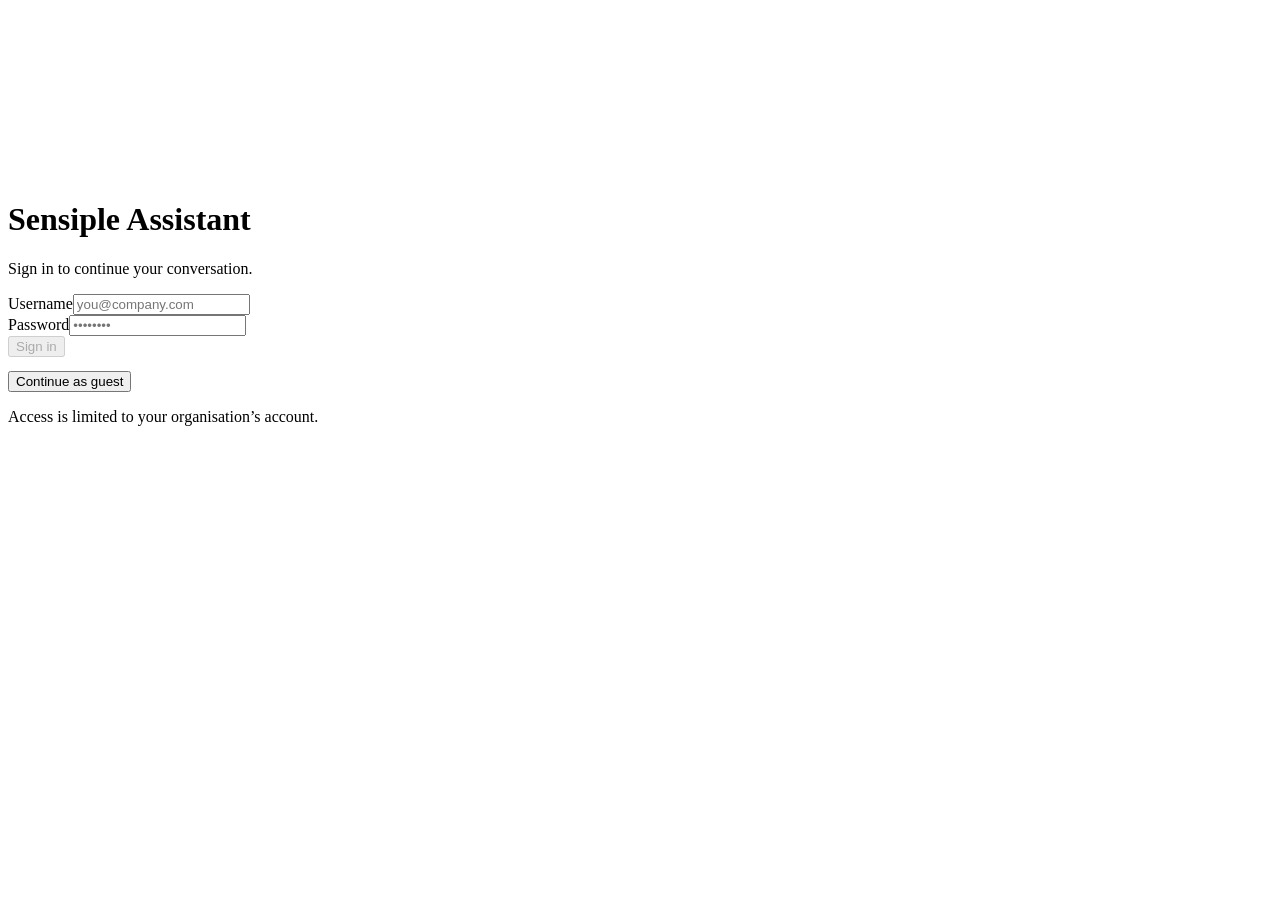
==== agent/index.html @ 9535d054 "Public static chat front end for the Sensiple AI Agent Built from the sensiple-ai-agent frontend as " ====
<!DOCTYPE html><html lang="en"><head><meta charSet="utf-8"/><meta name="viewport" content="width=device-width, initial-scale=1"/><link rel="preload" as="image" href="/aiagent/agent/sensiple-mark.png"/><link rel="stylesheet" href="/aiagent/agent/_next/static/css/16c7bd31b14d55f0.css" data-precedence="next"/><link rel="preload" as="script" fetchPriority="low" href="/aiagent/agent/_next/static/chunks/webpack-01034bcbf4fcbca2.js"/><script src="/aiagent/agent/_next/static/chunks/fd9d1056-60782db93d271710.js" async=""></script><script src="/aiagent/agent/_next/static/chunks/117-119676d300119638.js" async=""></script><script src="/aiagent/agent/_next/static/chunks/main-app-d7be2517faae4ca2.js" async=""></script><script src="/aiagent/agent/_next/static/chunks/657-eb31b1302197821d.js" async=""></script><script src="/aiagent/agent/_next/static/chunks/app/page-65a4c5833d82a322.js" async=""></script><title>Sensiple AI Agent</title><meta name="description" content="Agentic AI intelligence helper for Sensiple&#x27;s knowledge sites"/><script src="/aiagent/agent/_next/static/chunks/polyfills-42372ed130431b0a.js" noModule=""></script></head><body><div class="shell"><main class="auth"><div class="auth__stack"><div class="auth__hero"><div class="orb orb--hero " data-orb="shield" data-state="connect" aria-hidden="true"><canvas class="orb__canvas"></canvas><div class="orb__core"><img class="orb__logo" src="/aiagent/agent/sensiple-mark.png" alt=""/></div></div></div><div class="auth__card"><h1 class="auth__title">Sensiple Assistant</h1><p class="auth__sub">Sign in to continue your conversation.</p><form><div class="field"><label class="field__label" for="username">Username</label><input id="username" class="input" placeholder="you@company.com" autoComplete="username" value=""/></div><div class="field"><label class="field__label" for="password">Password</label><input id="password" class="input" type="password" placeholder="••••••••" autoComplete="current-password" value=""/></div><button type="submit" class="btn btn--primary btn--block" disabled="">Sign in</button><div class="field" style="margin-top:14px;margin-bottom:0"><button type="button" class="btn btn--ghost btn--block">Continue as guest</button></div></form></div><p class="auth__foot">Access is limited to your organisation’s account.</p></div></main></div><script src="/aiagent/agent/_next/static/chunks/webpack-01034bcbf4fcbca2.js" async=""></script><script>(self.__next_f=self.__next_f||[]).push([0]);self.__next_f.push([2,null])</script><script>self.__next_f.push([1,"1:HL[\"/aiagent/agent/_next/static/css/16c7bd31b14d55f0.css\",\"style\"]\n"])</script><script>self.__next_f.push([1,"2:I[2846,[],\"\"]\n4:I[4657,[\"657\",\"static/chunks/657-eb31b1302197821d.js\",\"931\",\"static/chunks/app/page-65a4c5833d82a322.js\"],\"default\"]\n5:I[4707,[],\"\"]\n6:I[6423,[],\"\"]\n8:I[1060,[],\"\"]\n9:[]\n0:[\"$\",\"$L2\",null,{\"buildId\":\"48kzVZ0wn8vU9r5t3vjwN\",\"assetPrefix\":\"/aiagent/agent\",\"urlParts\":[\"\",\"\"],\"initialTree\":[\"\",{\"children\":[\"__PAGE__\",{}]},\"$undefined\",\"$undefined\",true],\"initialSeedData\":[\"\",{\"children\":[\"__PAGE__\",{},[[\"$L3\",[\"$\",\"$L4\",null,{}],null],null],null]},[[[[\"$\",\"link\",\"0\",{\"rel\":\"stylesheet\",\"href\":\"/aiagent/agent/_next/static/css/16c7bd31b14d55f0.css\",\"precedence\":\"next\",\"crossOrigin\":\"$undefined\"}]],[\"$\",\"html\",null,{\"lang\":\"en\",\"children\":[\"$\",\"body\",null,{\"children\":[\"$\",\"$L5\",null,{\"parallelRouterKey\":\"children\",\"segmentPath\":[\"children\"],\"error\":\"$undefined\",\"errorStyles\":\"$undefined\",\"errorScripts\":\"$undefined\",\"template\":[\"$\",\"$L6\",null,{}],\"templateStyles\":\"$undefined\",\"templateScripts\":\"$undefined\",\"notFound\":[[\"$\",\"title\",null,{\"children\":\"404: This page could not be found.\"}],[\"$\",\"div\",null,{\"style\":{\"fontFamily\":\"system-ui,\\\"Segoe UI\\\",Roboto,Helvetica,Arial,sans-serif,\\\"Apple Color Emoji\\\",\\\"Segoe UI Emoji\\\"\",\"height\":\"100vh\",\"textAlign\":\"center\",\"display\":\"flex\",\"flexDirection\":\"column\",\"alignItems\":\"center\",\"justifyContent\":\"center\"},\"children\":[\"$\",\"div\",null,{\"children\":[[\"$\",\"style\",null,{\"dangerouslySetInnerHTML\":{\"__html\":\"body{color:#000;background:#fff;margin:0}.next-error-h1{border-right:1px solid rgba(0,0,0,.3)}@media (prefers-color-scheme:dark){body{color:#fff;background:#000}.next-error-h1{border-right:1px solid rgba(255,255,255,.3)}}\"}}],[\"$\",\"h1\",null,{\"className\":\"next-error-h1\",\"style\":{\"display\":\"inline-block\",\"margin\":\"0 20px 0 0\",\"padding\":\"0 23px 0 0\",\"fontSize\":24,\"fontWeight\":500,\"verticalAlign\":\"top\",\"lineHeight\":\"49px\"},\"children\":\"404\"}],[\"$\",\"div\",null,{\"style\":{\"display\":\"inline-block\"},\"children\":[\"$\",\"h2\",null,{\"style\":{\"fontSize\":14,\"fontWeight\":400,\"lineHeight\":\"49px\",\"margin\":0},\"children\":\"This page could not be found.\"}]}]]}]}]],\"notFoundStyles\":[]}]}]}]],"])</script><script>self.__next_f.push([1,"null],null],\"couldBeIntercepted\":false,\"initialHead\":[null,\"$L7\"],\"globalErrorComponent\":\"$8\",\"missingSlots\":\"$W9\"}]\n"])</script><script>self.__next_f.push([1,"7:[[\"$\",\"meta\",\"0\",{\"name\":\"viewport\",\"content\":\"width=device-width, initial-scale=1\"}],[\"$\",\"meta\",\"1\",{\"charSet\":\"utf-8\"}],[\"$\",\"title\",\"2\",{\"children\":\"Sensiple AI Agent\"}],[\"$\",\"meta\",\"3\",{\"name\":\"description\",\"content\":\"Agentic AI intelligence helper for Sensiple's knowledge sites\"}]]\n3:null\n"])</script></body></html>
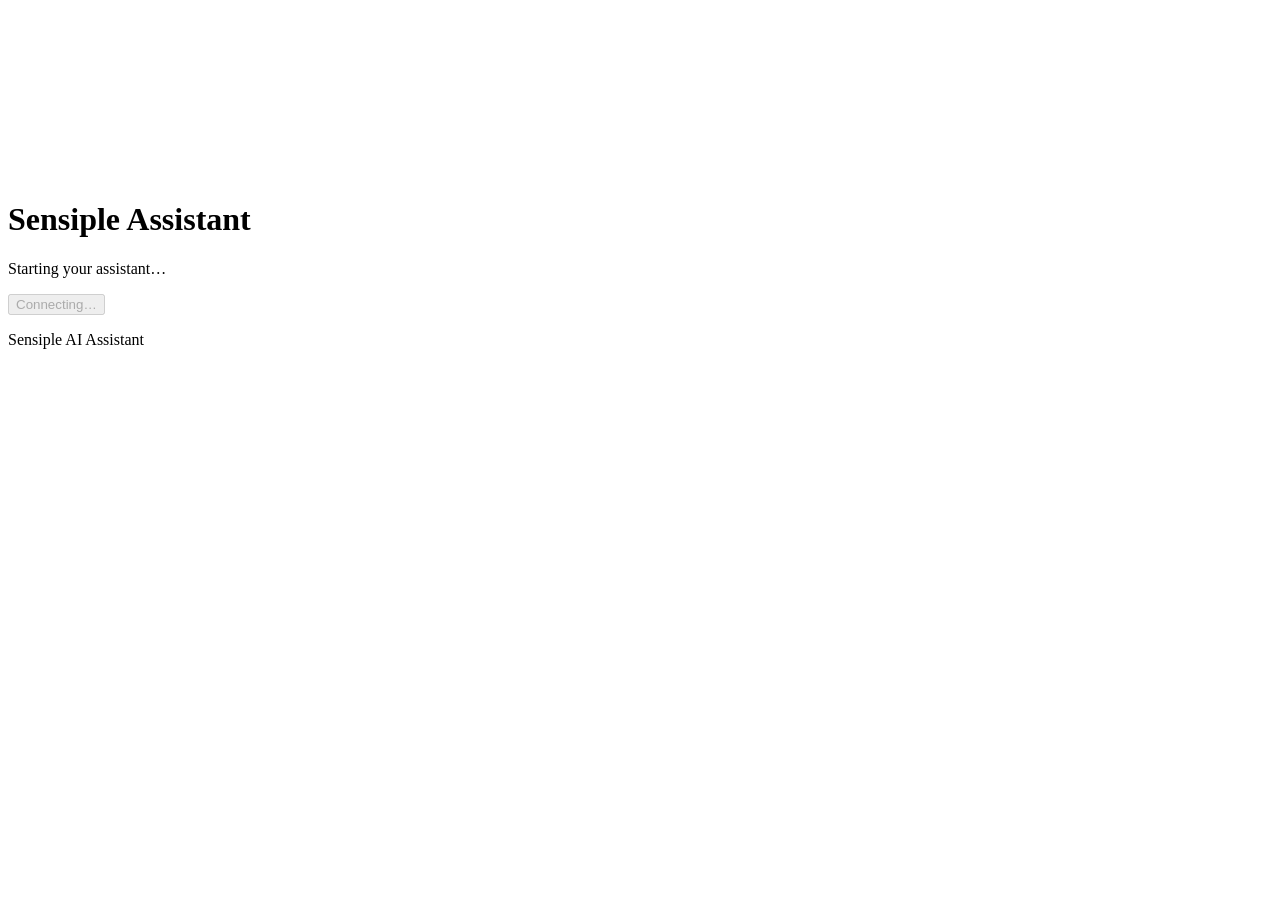
==== commit 8d641221: "Remove the credential form from the public build The public page auto-signs every visitor in as a gu" ====
--- a/agent/index.html
+++ b/agent/index.html
@@ -1 +1 @@
-<!DOCTYPE html><html lang="en"><head><meta charSet="utf-8"/><meta name="viewport" content="width=device-width, initial-scale=1"/><link rel="preload" as="image" href="/aiagent/agent/sensiple-mark.png"/><link rel="stylesheet" href="/aiagent/agent/_next/static/css/16c7bd31b14d55f0.css" data-precedence="next"/><link rel="preload" as="script" fetchPriority="low" href="/aiagent/agent/_next/static/chunks/webpack-01034bcbf4fcbca2.js"/><script src="/aiagent/agent/_next/static/chunks/fd9d1056-60782db93d271710.js" async=""></script><script src="/aiagent/agent/_next/static/chunks/117-119676d300119638.js" async=""></script><script src="/aiagent/agent/_next/static/chunks/main-app-d7be2517faae4ca2.js" async=""></script><script src="/aiagent/agent/_next/static/chunks/657-eb31b1302197821d.js" async=""></script><script src="/aiagent/agent/_next/static/chunks/app/page-65a4c5833d82a322.js" async=""></script><title>Sensiple AI Agent</title><meta name="description" content="Agentic AI intelligence helper for Sensiple&#x27;s knowledge sites"/><script src="/aiagent/agent/_next/static/chunks/polyfills-42372ed130431b0a.js" noModule=""></script></head><body><div class="shell"><main class="auth"><div class="auth__stack"><div class="auth__hero"><div class="orb orb--hero " data-orb="shield" data-state="connect" aria-hidden="true"><canvas class="orb__canvas"></canvas><div class="orb__core"><img class="orb__logo" src="/aiagent/agent/sensiple-mark.png" alt=""/></div></div></div><div class="auth__card"><h1 class="auth__title">Sensiple Assistant</h1><p class="auth__sub">Sign in to continue your conversation.</p><form><div class="field"><label class="field__label" for="username">Username</label><input id="username" class="input" placeholder="you@company.com" autoComplete="username" value=""/></div><div class="field"><label class="field__label" for="password">Password</label><input id="password" class="input" type="password" placeholder="••••••••" autoComplete="current-password" value=""/></div><button type="submit" class="btn btn--primary btn--block" disabled="">Sign in</button><div class="field" style="margin-top:14px;margin-bottom:0"><button type="button" class="btn btn--ghost btn--block">Continue as guest</button></div></form></div><p class="auth__foot">Access is limited to your organisation’s account.</p></div></main></div><script src="/aiagent/agent/_next/static/chunks/webpack-01034bcbf4fcbca2.js" async=""></script><script>(self.__next_f=self.__next_f||[]).push([0]);self.__next_f.push([2,null])</script><script>self.__next_f.push([1,"1:HL[\"/aiagent/agent/_next/static/css/16c7bd31b14d55f0.css\",\"style\"]\n"])</script><script>self.__next_f.push([1,"2:I[2846,[],\"\"]\n4:I[4657,[\"657\",\"static/chunks/657-eb31b1302197821d.js\",\"931\",\"static/chunks/app/page-65a4c5833d82a322.js\"],\"default\"]\n5:I[4707,[],\"\"]\n6:I[6423,[],\"\"]\n8:I[1060,[],\"\"]\n9:[]\n0:[\"$\",\"$L2\",null,{\"buildId\":\"48kzVZ0wn8vU9r5t3vjwN\",\"assetPrefix\":\"/aiagent/agent\",\"urlParts\":[\"\",\"\"],\"initialTree\":[\"\",{\"children\":[\"__PAGE__\",{}]},\"$undefined\",\"$undefined\",true],\"initialSeedData\":[\"\",{\"children\":[\"__PAGE__\",{},[[\"$L3\",[\"$\",\"$L4\",null,{}],null],null],null]},[[[[\"$\",\"link\",\"0\",{\"rel\":\"stylesheet\",\"href\":\"/aiagent/agent/_next/static/css/16c7bd31b14d55f0.css\",\"precedence\":\"next\",\"crossOrigin\":\"$undefined\"}]],[\"$\",\"html\",null,{\"lang\":\"en\",\"children\":[\"$\",\"body\",null,{\"children\":[\"$\",\"$L5\",null,{\"parallelRouterKey\":\"children\",\"segmentPath\":[\"children\"],\"error\":\"$undefined\",\"errorStyles\":\"$undefined\",\"errorScripts\":\"$undefined\",\"template\":[\"$\",\"$L6\",null,{}],\"templateStyles\":\"$undefined\",\"templateScripts\":\"$undefined\",\"notFound\":[[\"$\",\"title\",null,{\"children\":\"404: This page could not be found.\"}],[\"$\",\"div\",null,{\"style\":{\"fontFamily\":\"system-ui,\\\"Segoe UI\\\",Roboto,Helvetica,Arial,sans-serif,\\\"Apple Color Emoji\\\",\\\"Segoe UI Emoji\\\"\",\"height\":\"100vh\",\"textAlign\":\"center\",\"display\":\"flex\",\"flexDirection\":\"column\",\"alignItems\":\"center\",\"justifyContent\":\"center\"},\"children\":[\"$\",\"div\",null,{\"children\":[[\"$\",\"style\",null,{\"dangerouslySetInnerHTML\":{\"__html\":\"body{color:#000;background:#fff;margin:0}.next-error-h1{border-right:1px solid rgba(0,0,0,.3)}@media (prefers-color-scheme:dark){body{color:#fff;background:#000}.next-error-h1{border-right:1px solid rgba(255,255,255,.3)}}\"}}],[\"$\",\"h1\",null,{\"className\":\"next-error-h1\",\"style\":{\"display\":\"inline-block\",\"margin\":\"0 20px 0 0\",\"padding\":\"0 23px 0 0\",\"fontSize\":24,\"fontWeight\":500,\"verticalAlign\":\"top\",\"lineHeight\":\"49px\"},\"children\":\"404\"}],[\"$\",\"div\",null,{\"style\":{\"display\":\"inline-block\"},\"children\":[\"$\",\"h2\",null,{\"style\":{\"fontSize\":14,\"fontWeight\":400,\"lineHeight\":\"49px\",\"margin\":0},\"children\":\"This page could not be found.\"}]}]]}]}]],\"notFoundStyles\":[]}]}]}]],"])</script><script>self.__next_f.push([1,"null],null],\"couldBeIntercepted\":false,\"initialHead\":[null,\"$L7\"],\"globalErrorComponent\":\"$8\",\"missingSlots\":\"$W9\"}]\n"])</script><script>self.__next_f.push([1,"7:[[\"$\",\"meta\",\"0\",{\"name\":\"viewport\",\"content\":\"width=device-width, initial-scale=1\"}],[\"$\",\"meta\",\"1\",{\"charSet\":\"utf-8\"}],[\"$\",\"title\",\"2\",{\"children\":\"Sensiple AI Agent\"}],[\"$\",\"meta\",\"3\",{\"name\":\"description\",\"content\":\"Agentic AI intelligence helper for Sensiple's knowledge sites\"}]]\n3:null\n"])</script></body></html>+<!DOCTYPE html><html lang="en"><head><meta charSet="utf-8"/><meta name="viewport" content="width=device-width, initial-scale=1"/><link rel="preload" as="image" href="/aiagent/agent/sensiple-mark.png"/><link rel="stylesheet" href="/aiagent/agent/_next/static/css/16c7bd31b14d55f0.css" data-precedence="next"/><link rel="preload" as="script" fetchPriority="low" href="/aiagent/agent/_next/static/chunks/webpack-01034bcbf4fcbca2.js"/><script src="/aiagent/agent/_next/static/chunks/fd9d1056-60782db93d271710.js" async=""></script><script src="/aiagent/agent/_next/static/chunks/117-119676d300119638.js" async=""></script><script src="/aiagent/agent/_next/static/chunks/main-app-d7be2517faae4ca2.js" async=""></script><script src="/aiagent/agent/_next/static/chunks/657-4533d76fee652043.js" async=""></script><script src="/aiagent/agent/_next/static/chunks/app/page-65a4c5833d82a322.js" async=""></script><title>Sensiple AI Agent</title><meta name="description" content="Agentic AI intelligence helper for Sensiple&#x27;s knowledge sites"/><script src="/aiagent/agent/_next/static/chunks/polyfills-42372ed130431b0a.js" noModule=""></script></head><body><div class="shell"><main class="auth"><div class="auth__stack"><div class="auth__hero"><div class="orb orb--hero " data-orb="shield" data-state="connect" aria-hidden="true"><canvas class="orb__canvas"></canvas><div class="orb__core"><img class="orb__logo" src="/aiagent/agent/sensiple-mark.png" alt=""/></div></div></div><div class="auth__card"><h1 class="auth__title">Sensiple Assistant</h1><p class="auth__sub">Starting your assistant…</p><button type="button" class="btn btn--primary btn--block" disabled="">Connecting…</button></div><p class="auth__foot">Sensiple AI Assistant</p></div></main></div><script src="/aiagent/agent/_next/static/chunks/webpack-01034bcbf4fcbca2.js" async=""></script><script>(self.__next_f=self.__next_f||[]).push([0]);self.__next_f.push([2,null])</script><script>self.__next_f.push([1,"1:HL[\"/aiagent/agent/_next/static/css/16c7bd31b14d55f0.css\",\"style\"]\n"])</script><script>self.__next_f.push([1,"2:I[2846,[],\"\"]\n4:I[4657,[\"657\",\"static/chunks/657-4533d76fee652043.js\",\"931\",\"static/chunks/app/page-65a4c5833d82a322.js\"],\"default\"]\n5:I[4707,[],\"\"]\n6:I[6423,[],\"\"]\n8:I[1060,[],\"\"]\n9:[]\n0:[\"$\",\"$L2\",null,{\"buildId\":\"THuDWQh_ONvN3H32JI-bk\",\"assetPrefix\":\"/aiagent/agent\",\"urlParts\":[\"\",\"\"],\"initialTree\":[\"\",{\"children\":[\"__PAGE__\",{}]},\"$undefined\",\"$undefined\",true],\"initialSeedData\":[\"\",{\"children\":[\"__PAGE__\",{},[[\"$L3\",[\"$\",\"$L4\",null,{}],null],null],null]},[[[[\"$\",\"link\",\"0\",{\"rel\":\"stylesheet\",\"href\":\"/aiagent/agent/_next/static/css/16c7bd31b14d55f0.css\",\"precedence\":\"next\",\"crossOrigin\":\"$undefined\"}]],[\"$\",\"html\",null,{\"lang\":\"en\",\"children\":[\"$\",\"body\",null,{\"children\":[\"$\",\"$L5\",null,{\"parallelRouterKey\":\"children\",\"segmentPath\":[\"children\"],\"error\":\"$undefined\",\"errorStyles\":\"$undefined\",\"errorScripts\":\"$undefined\",\"template\":[\"$\",\"$L6\",null,{}],\"templateStyles\":\"$undefined\",\"templateScripts\":\"$undefined\",\"notFound\":[[\"$\",\"title\",null,{\"children\":\"404: This page could not be found.\"}],[\"$\",\"div\",null,{\"style\":{\"fontFamily\":\"system-ui,\\\"Segoe UI\\\",Roboto,Helvetica,Arial,sans-serif,\\\"Apple Color Emoji\\\",\\\"Segoe UI Emoji\\\"\",\"height\":\"100vh\",\"textAlign\":\"center\",\"display\":\"flex\",\"flexDirection\":\"column\",\"alignItems\":\"center\",\"justifyContent\":\"center\"},\"children\":[\"$\",\"div\",null,{\"children\":[[\"$\",\"style\",null,{\"dangerouslySetInnerHTML\":{\"__html\":\"body{color:#000;background:#fff;margin:0}.next-error-h1{border-right:1px solid rgba(0,0,0,.3)}@media (prefers-color-scheme:dark){body{color:#fff;background:#000}.next-error-h1{border-right:1px solid rgba(255,255,255,.3)}}\"}}],[\"$\",\"h1\",null,{\"className\":\"next-error-h1\",\"style\":{\"display\":\"inline-block\",\"margin\":\"0 20px 0 0\",\"padding\":\"0 23px 0 0\",\"fontSize\":24,\"fontWeight\":500,\"verticalAlign\":\"top\",\"lineHeight\":\"49px\"},\"children\":\"404\"}],[\"$\",\"div\",null,{\"style\":{\"display\":\"inline-block\"},\"children\":[\"$\",\"h2\",null,{\"style\":{\"fontSize\":14,\"fontWeight\":400,\"lineHeight\":\"49px\",\"margin\":0},\"children\":\"This page could not be found.\"}]}]]}]}]],\"notFoundStyles\":[]}]}]}]],"])</script><script>self.__next_f.push([1,"null],null],\"couldBeIntercepted\":false,\"initialHead\":[null,\"$L7\"],\"globalErrorComponent\":\"$8\",\"missingSlots\":\"$W9\"}]\n"])</script><script>self.__next_f.push([1,"7:[[\"$\",\"meta\",\"0\",{\"name\":\"viewport\",\"content\":\"width=device-width, initial-scale=1\"}],[\"$\",\"meta\",\"1\",{\"charSet\":\"utf-8\"}],[\"$\",\"title\",\"2\",{\"children\":\"Sensiple AI Agent\"}],[\"$\",\"meta\",\"3\",{\"name\":\"description\",\"content\":\"Agentic AI intelligence helper for Sensiple's knowledge sites\"}]]\n3:null\n"])</script></body></html>
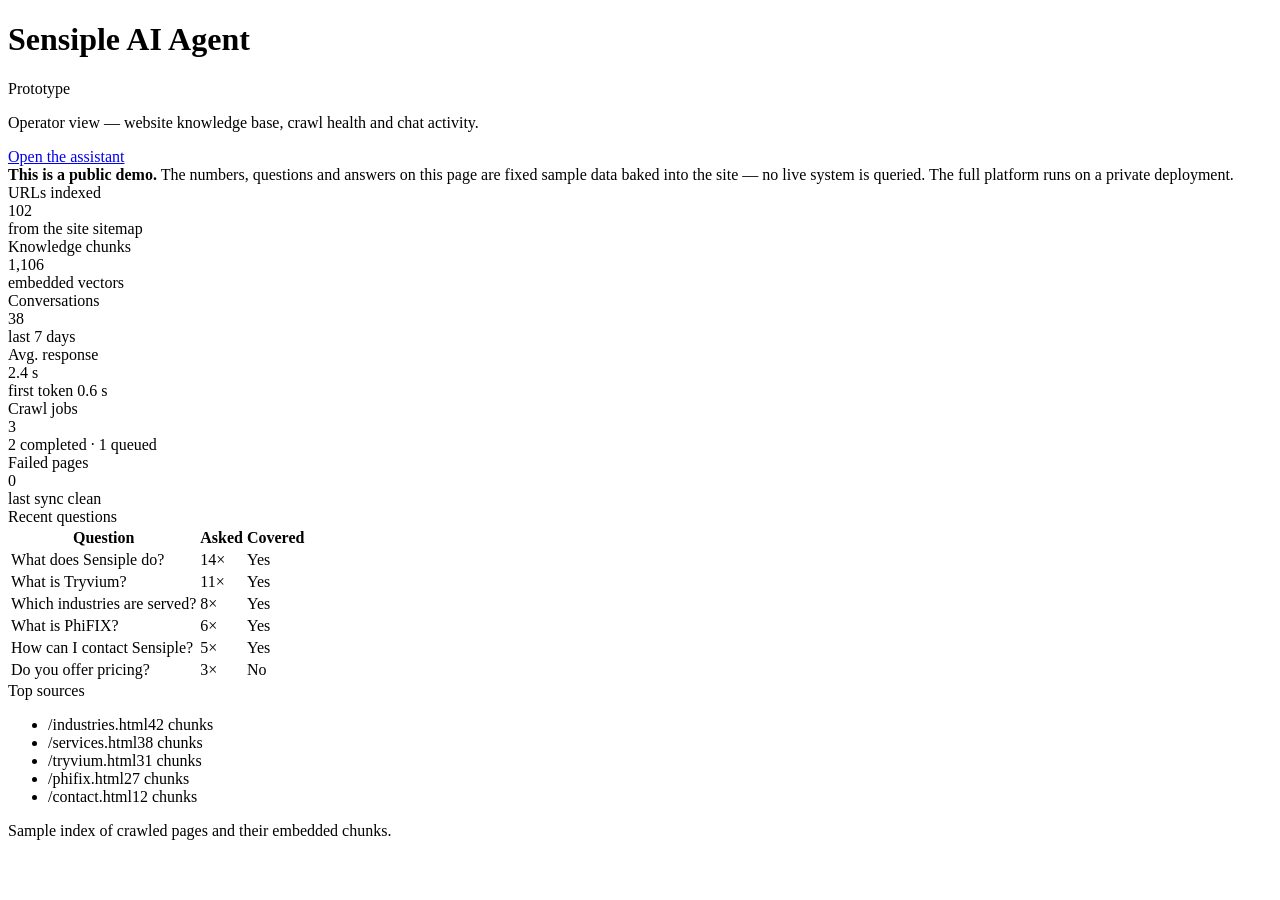
==== commit 10371f54: "Make the public site a self-contained prototype The GitHub Pages build no longer calls any backend. " ====
--- a/agent/index.html
+++ b/agent/index.html
@@ -1 +1 @@
-<!DOCTYPE html><html lang="en"><head><meta charSet="utf-8"/><meta name="viewport" content="width=device-width, initial-scale=1"/><link rel="preload" as="image" href="/aiagent/agent/sensiple-mark.png"/><link rel="stylesheet" href="/aiagent/agent/_next/static/css/16c7bd31b14d55f0.css" data-precedence="next"/><link rel="preload" as="script" fetchPriority="low" href="/aiagent/agent/_next/static/chunks/webpack-01034bcbf4fcbca2.js"/><script src="/aiagent/agent/_next/static/chunks/fd9d1056-60782db93d271710.js" async=""></script><script src="/aiagent/agent/_next/static/chunks/117-119676d300119638.js" async=""></script><script src="/aiagent/agent/_next/static/chunks/main-app-d7be2517faae4ca2.js" async=""></script><script src="/aiagent/agent/_next/static/chunks/657-4533d76fee652043.js" async=""></script><script src="/aiagent/agent/_next/static/chunks/app/page-65a4c5833d82a322.js" async=""></script><title>Sensiple AI Agent</title><meta name="description" content="Agentic AI intelligence helper for Sensiple&#x27;s knowledge sites"/><script src="/aiagent/agent/_next/static/chunks/polyfills-42372ed130431b0a.js" noModule=""></script></head><body><div class="shell"><main class="auth"><div class="auth__stack"><div class="auth__hero"><div class="orb orb--hero " data-orb="shield" data-state="connect" aria-hidden="true"><canvas class="orb__canvas"></canvas><div class="orb__core"><img class="orb__logo" src="/aiagent/agent/sensiple-mark.png" alt=""/></div></div></div><div class="auth__card"><h1 class="auth__title">Sensiple Assistant</h1><p class="auth__sub">Starting your assistant…</p><button type="button" class="btn btn--primary btn--block" disabled="">Connecting…</button></div><p class="auth__foot">Sensiple AI Assistant</p></div></main></div><script src="/aiagent/agent/_next/static/chunks/webpack-01034bcbf4fcbca2.js" async=""></script><script>(self.__next_f=self.__next_f||[]).push([0]);self.__next_f.push([2,null])</script><script>self.__next_f.push([1,"1:HL[\"/aiagent/agent/_next/static/css/16c7bd31b14d55f0.css\",\"style\"]\n"])</script><script>self.__next_f.push([1,"2:I[2846,[],\"\"]\n4:I[4657,[\"657\",\"static/chunks/657-4533d76fee652043.js\",\"931\",\"static/chunks/app/page-65a4c5833d82a322.js\"],\"default\"]\n5:I[4707,[],\"\"]\n6:I[6423,[],\"\"]\n8:I[1060,[],\"\"]\n9:[]\n0:[\"$\",\"$L2\",null,{\"buildId\":\"THuDWQh_ONvN3H32JI-bk\",\"assetPrefix\":\"/aiagent/agent\",\"urlParts\":[\"\",\"\"],\"initialTree\":[\"\",{\"children\":[\"__PAGE__\",{}]},\"$undefined\",\"$undefined\",true],\"initialSeedData\":[\"\",{\"children\":[\"__PAGE__\",{},[[\"$L3\",[\"$\",\"$L4\",null,{}],null],null],null]},[[[[\"$\",\"link\",\"0\",{\"rel\":\"stylesheet\",\"href\":\"/aiagent/agent/_next/static/css/16c7bd31b14d55f0.css\",\"precedence\":\"next\",\"crossOrigin\":\"$undefined\"}]],[\"$\",\"html\",null,{\"lang\":\"en\",\"children\":[\"$\",\"body\",null,{\"children\":[\"$\",\"$L5\",null,{\"parallelRouterKey\":\"children\",\"segmentPath\":[\"children\"],\"error\":\"$undefined\",\"errorStyles\":\"$undefined\",\"errorScripts\":\"$undefined\",\"template\":[\"$\",\"$L6\",null,{}],\"templateStyles\":\"$undefined\",\"templateScripts\":\"$undefined\",\"notFound\":[[\"$\",\"title\",null,{\"children\":\"404: This page could not be found.\"}],[\"$\",\"div\",null,{\"style\":{\"fontFamily\":\"system-ui,\\\"Segoe UI\\\",Roboto,Helvetica,Arial,sans-serif,\\\"Apple Color Emoji\\\",\\\"Segoe UI Emoji\\\"\",\"height\":\"100vh\",\"textAlign\":\"center\",\"display\":\"flex\",\"flexDirection\":\"column\",\"alignItems\":\"center\",\"justifyContent\":\"center\"},\"children\":[\"$\",\"div\",null,{\"children\":[[\"$\",\"style\",null,{\"dangerouslySetInnerHTML\":{\"__html\":\"body{color:#000;background:#fff;margin:0}.next-error-h1{border-right:1px solid rgba(0,0,0,.3)}@media (prefers-color-scheme:dark){body{color:#fff;background:#000}.next-error-h1{border-right:1px solid rgba(255,255,255,.3)}}\"}}],[\"$\",\"h1\",null,{\"className\":\"next-error-h1\",\"style\":{\"display\":\"inline-block\",\"margin\":\"0 20px 0 0\",\"padding\":\"0 23px 0 0\",\"fontSize\":24,\"fontWeight\":500,\"verticalAlign\":\"top\",\"lineHeight\":\"49px\"},\"children\":\"404\"}],[\"$\",\"div\",null,{\"style\":{\"display\":\"inline-block\"},\"children\":[\"$\",\"h2\",null,{\"style\":{\"fontSize\":14,\"fontWeight\":400,\"lineHeight\":\"49px\",\"margin\":0},\"children\":\"This page could not be found.\"}]}]]}]}]],\"notFoundStyles\":[]}]}]}]],"])</script><script>self.__next_f.push([1,"null],null],\"couldBeIntercepted\":false,\"initialHead\":[null,\"$L7\"],\"globalErrorComponent\":\"$8\",\"missingSlots\":\"$W9\"}]\n"])</script><script>self.__next_f.push([1,"7:[[\"$\",\"meta\",\"0\",{\"name\":\"viewport\",\"content\":\"width=device-width, initial-scale=1\"}],[\"$\",\"meta\",\"1\",{\"charSet\":\"utf-8\"}],[\"$\",\"title\",\"2\",{\"children\":\"Sensiple AI Agent\"}],[\"$\",\"meta\",\"3\",{\"name\":\"description\",\"content\":\"Agentic AI intelligence helper for Sensiple's knowledge sites\"}]]\n3:null\n"])</script></body></html>+<!DOCTYPE html><html lang="en"><head><meta charSet="utf-8"/><meta name="viewport" content="width=device-width, initial-scale=1"/><link rel="stylesheet" href="/aiagent/agent/_next/static/css/4d5e4a64f4764365.css" data-precedence="next"/><link rel="preload" as="script" fetchPriority="low" href="/aiagent/agent/_next/static/chunks/webpack-a6b407b515ebcc66.js"/><script src="/aiagent/agent/_next/static/chunks/fd9d1056-60782db93d271710.js" async=""></script><script src="/aiagent/agent/_next/static/chunks/117-119676d300119638.js" async=""></script><script src="/aiagent/agent/_next/static/chunks/main-app-d7be2517faae4ca2.js" async=""></script><script src="/aiagent/agent/_next/static/chunks/657-05bdfcb088a801d4.js" async=""></script><script src="/aiagent/agent/_next/static/chunks/app/page-0ee0fc162fb9d610.js" async=""></script><title>Sensiple AI Agent</title><meta name="description" content="Agentic AI intelligence helper for Sensiple&#x27;s knowledge sites"/><script src="/aiagent/agent/_next/static/chunks/polyfills-42372ed130431b0a.js" noModule=""></script></head><body><main class="min-h-screen bg-slate-50 px-4 sm:px-6 lg:px-8"><div class="mx-auto w-full max-w-6xl py-8"><header class="flex flex-wrap items-end justify-between gap-4"><div><div class="flex items-center gap-3"><h1 class="text-xl font-semibold text-slate-900">Sensiple AI Agent</h1><span class="rounded-full border border-amber-300 bg-amber-50 px-2.5 py-0.5 text-xs font-medium text-amber-800">Prototype</span></div><p class="mt-1 text-sm text-slate-500">Operator view — website knowledge base, crawl health and chat activity.</p></div><a href="/aiagent/agent/chat/" class="rounded-lg bg-slate-900 px-4 py-2 text-sm font-medium text-white transition hover:bg-slate-700">Open the assistant</a></header><div class="mt-6 rounded-xl border border-amber-200 bg-amber-50/70 px-4 py-3 text-sm text-amber-900"><strong class="font-semibold">This is a public demo.</strong> The numbers, questions and answers on this page are fixed sample data baked into the site — no live system is queried. The full platform runs on a private deployment.</div><section class="mt-6 grid grid-cols-2 gap-4 sm:grid-cols-3 lg:grid-cols-6"><div class="rounded-xl border border-slate-200 bg-white p-4"><div class="text-xs font-medium uppercase tracking-wide text-slate-400">URLs indexed</div><div class="mt-2 text-2xl font-semibold text-slate-900">102</div><div class="mt-1 text-xs text-slate-500">from the site sitemap</div></div><div class="rounded-xl border border-slate-200 bg-white p-4"><div class="text-xs font-medium uppercase tracking-wide text-slate-400">Knowledge chunks</div><div class="mt-2 text-2xl font-semibold text-slate-900">1,106</div><div class="mt-1 text-xs text-slate-500">embedded vectors</div></div><div class="rounded-xl border border-slate-200 bg-white p-4"><div class="text-xs font-medium uppercase tracking-wide text-slate-400">Conversations</div><div class="mt-2 text-2xl font-semibold text-slate-900">38</div><div class="mt-1 text-xs text-slate-500">last 7 days</div></div><div class="rounded-xl border border-slate-200 bg-white p-4"><div class="text-xs font-medium uppercase tracking-wide text-slate-400">Avg. response</div><div class="mt-2 text-2xl font-semibold text-slate-900">2.4 s</div><div class="mt-1 text-xs text-slate-500">first token 0.6 s</div></div><div class="rounded-xl border border-slate-200 bg-white p-4"><div class="text-xs font-medium uppercase tracking-wide text-slate-400">Crawl jobs</div><div class="mt-2 text-2xl font-semibold text-slate-900">3</div><div class="mt-1 text-xs text-slate-500">2 completed · 1 queued</div></div><div class="rounded-xl border border-slate-200 bg-white p-4"><div class="text-xs font-medium uppercase tracking-wide text-slate-400">Failed pages</div><div class="mt-2 text-2xl font-semibold text-slate-900">0</div><div class="mt-1 text-xs text-slate-500">last sync clean</div></div></section><div class="mt-6 grid gap-6 lg:grid-cols-5"><section class="rounded-xl border border-slate-200 bg-white lg:col-span-3"><div class="border-b border-slate-100 px-5 py-3 text-sm font-semibold text-slate-900">Recent questions</div><table class="w-full text-sm"><thead><tr class="text-left text-xs uppercase tracking-wide text-slate-400"><th class="px-5 py-2 font-medium">Question</th><th class="px-5 py-2 font-medium">Asked</th><th class="px-5 py-2 font-medium">Covered</th></tr></thead><tbody><tr class="border-t border-slate-100"><td class="px-5 py-2.5 text-slate-800">What does Sensiple do?</td><td class="px-5 py-2.5 text-slate-500">14<!-- -->×</td><td class="px-5 py-2.5"><span class="rounded-full bg-emerald-50 px-2 py-0.5 text-xs font-medium text-emerald-700">Yes</span></td></tr><tr class="border-t border-slate-100"><td class="px-5 py-2.5 text-slate-800">What is Tryvium?</td><td class="px-5 py-2.5 text-slate-500">11<!-- -->×</td><td class="px-5 py-2.5"><span class="rounded-full bg-emerald-50 px-2 py-0.5 text-xs font-medium text-emerald-700">Yes</span></td></tr><tr class="border-t border-slate-100"><td class="px-5 py-2.5 text-slate-800">Which industries are served?</td><td class="px-5 py-2.5 text-slate-500">8<!-- -->×</td><td class="px-5 py-2.5"><span class="rounded-full bg-emerald-50 px-2 py-0.5 text-xs font-medium text-emerald-700">Yes</span></td></tr><tr class="border-t border-slate-100"><td class="px-5 py-2.5 text-slate-800">What is PhiFIX?</td><td class="px-5 py-2.5 text-slate-500">6<!-- -->×</td><td class="px-5 py-2.5"><span class="rounded-full bg-emerald-50 px-2 py-0.5 text-xs font-medium text-emerald-700">Yes</span></td></tr><tr class="border-t border-slate-100"><td class="px-5 py-2.5 text-slate-800">How can I contact Sensiple?</td><td class="px-5 py-2.5 text-slate-500">5<!-- -->×</td><td class="px-5 py-2.5"><span class="rounded-full bg-emerald-50 px-2 py-0.5 text-xs font-medium text-emerald-700">Yes</span></td></tr><tr class="border-t border-slate-100"><td class="px-5 py-2.5 text-slate-800">Do you offer pricing?</td><td class="px-5 py-2.5 text-slate-500">3<!-- -->×</td><td class="px-5 py-2.5"><span class="rounded-full bg-slate-100 px-2 py-0.5 text-xs font-medium text-slate-500">No</span></td></tr></tbody></table></section><section class="rounded-xl border border-slate-200 bg-white lg:col-span-2"><div class="border-b border-slate-100 px-5 py-3 text-sm font-semibold text-slate-900">Top sources</div><ul class="divide-y divide-slate-100"><li class="flex items-center justify-between px-5 py-2.5 text-sm"><span class="truncate font-mono text-xs text-slate-600">/industries.html</span><span class="ml-3 shrink-0 text-xs text-slate-500">42<!-- --> chunks</span></li><li class="flex items-center justify-between px-5 py-2.5 text-sm"><span class="truncate font-mono text-xs text-slate-600">/services.html</span><span class="ml-3 shrink-0 text-xs text-slate-500">38<!-- --> chunks</span></li><li class="flex items-center justify-between px-5 py-2.5 text-sm"><span class="truncate font-mono text-xs text-slate-600">/tryvium.html</span><span class="ml-3 shrink-0 text-xs text-slate-500">31<!-- --> chunks</span></li><li class="flex items-center justify-between px-5 py-2.5 text-sm"><span class="truncate font-mono text-xs text-slate-600">/phifix.html</span><span class="ml-3 shrink-0 text-xs text-slate-500">27<!-- --> chunks</span></li><li class="flex items-center justify-between px-5 py-2.5 text-sm"><span class="truncate font-mono text-xs text-slate-600">/contact.html</span><span class="ml-3 shrink-0 text-xs text-slate-500">12<!-- --> chunks</span></li></ul><p class="px-5 py-3 text-xs text-slate-400">Sample index of crawled pages and their embedded chunks.</p></section></div></div></main><script src="/aiagent/agent/_next/static/chunks/webpack-a6b407b515ebcc66.js" async=""></script><script>(self.__next_f=self.__next_f||[]).push([0]);self.__next_f.push([2,null])</script><script>self.__next_f.push([1,"1:HL[\"/aiagent/agent/_next/static/css/4d5e4a64f4764365.css\",\"style\"]\n"])</script><script>self.__next_f.push([1,"2:I[2846,[],\"\"]\n4:I[6195,[\"657\",\"static/chunks/657-05bdfcb088a801d4.js\",\"931\",\"static/chunks/app/page-0ee0fc162fb9d610.js\"],\"default\"]\n5:I[4707,[],\"\"]\n6:I[6423,[],\"\"]\n8:I[1060,[],\"\"]\n9:[]\n"])</script><script>self.__next_f.push([1,"0:[\"$\",\"$L2\",null,{\"buildId\":\"VZZmh1UQ6EqYieVaERuRh\",\"assetPrefix\":\"/aiagent/agent\",\"urlParts\":[\"\",\"\"],\"initialTree\":[\"\",{\"children\":[\"__PAGE__\",{}]},\"$undefined\",\"$undefined\",true],\"initialSeedData\":[\"\",{\"children\":[\"__PAGE__\",{},[[\"$L3\",[\"$\",\"main\",null,{\"className\":\"min-h-screen bg-slate-50 px-4 sm:px-6 lg:px-8\",\"children\":[[\"$\",\"div\",null,{\"className\":\"mx-auto w-full max-w-6xl py-8\",\"children\":[[\"$\",\"header\",null,{\"className\":\"flex flex-wrap items-end justify-between gap-4\",\"children\":[[\"$\",\"div\",null,{\"children\":[[\"$\",\"div\",null,{\"className\":\"flex items-center gap-3\",\"children\":[[\"$\",\"h1\",null,{\"className\":\"text-xl font-semibold text-slate-900\",\"children\":\"Sensiple AI Agent\"}],[\"$\",\"span\",null,{\"className\":\"rounded-full border border-amber-300 bg-amber-50 px-2.5 py-0.5 text-xs font-medium text-amber-800\",\"children\":\"Prototype\"}]]}],[\"$\",\"p\",null,{\"className\":\"mt-1 text-sm text-slate-500\",\"children\":\"Operator view — website knowledge base, crawl health and chat activity.\"}]]}],[\"$\",\"a\",null,{\"href\":\"/aiagent/agent/chat/\",\"className\":\"rounded-lg bg-slate-900 px-4 py-2 text-sm font-medium text-white transition hover:bg-slate-700\",\"children\":\"Open the assistant\"}]]}],[\"$\",\"div\",null,{\"className\":\"mt-6 rounded-xl border border-amber-200 bg-amber-50/70 px-4 py-3 text-sm text-amber-900\",\"children\":[[\"$\",\"strong\",null,{\"className\":\"font-semibold\",\"children\":\"This is a public demo.\"}],\" The numbers, questions and answers on this page are fixed sample data baked into the site — no live system is queried. The full platform runs on a private deployment.\"]}],[\"$\",\"section\",null,{\"className\":\"mt-6 grid grid-cols-2 gap-4 sm:grid-cols-3 lg:grid-cols-6\",\"children\":[[\"$\",\"div\",\"URLs indexed\",{\"className\":\"rounded-xl border border-slate-200 bg-white p-4\",\"children\":[[\"$\",\"div\",null,{\"className\":\"text-xs font-medium uppercase tracking-wide text-slate-400\",\"children\":\"URLs indexed\"}],[\"$\",\"div\",null,{\"className\":\"mt-2 text-2xl font-semibold text-slate-900\",\"children\":\"102\"}],[\"$\",\"div\",null,{\"className\":\"mt-1 text-xs text-slate-500\",\"children\":\"from the site sitemap\"}]]}],[\"$\",\"div\",\"Knowledge chunks\",{\"className\":\"rounded-xl border border-slate-200 bg-white p-4\",\"children\":[[\"$\",\"div\",null,{\"className\":\"text-xs font-medium uppercase tracking-wide text-slate-400\",\"children\":\"Knowledge chunks\"}],[\"$\",\"div\",null,{\"className\":\"mt-2 text-2xl font-semibold text-slate-900\",\"children\":\"1,106\"}],[\"$\",\"div\",null,{\"className\":\"mt-1 text-xs text-slate-500\",\"children\":\"embedded vectors\"}]]}],[\"$\",\"div\",\"Conversations\",{\"className\":\"rounded-xl border border-slate-200 bg-white p-4\",\"children\":[[\"$\",\"div\",null,{\"className\":\"text-xs font-medium uppercase tracking-wide text-slate-400\",\"children\":\"Conversations\"}],[\"$\",\"div\",null,{\"className\":\"mt-2 text-2xl font-semibold text-slate-900\",\"children\":\"38\"}],[\"$\",\"div\",null,{\"className\":\"mt-1 text-xs text-slate-500\",\"children\":\"last 7 days\"}]]}],[\"$\",\"div\",\"Avg. response\",{\"className\":\"rounded-xl border border-slate-200 bg-white p-4\",\"children\":[[\"$\",\"div\",null,{\"className\":\"text-xs font-medium uppercase tracking-wide text-slate-400\",\"children\":\"Avg. response\"}],[\"$\",\"div\",null,{\"className\":\"mt-2 text-2xl font-semibold text-slate-900\",\"children\":\"2.4 s\"}],[\"$\",\"div\",null,{\"className\":\"mt-1 text-xs text-slate-500\",\"children\":\"first token 0.6 s\"}]]}],[\"$\",\"div\",\"Crawl jobs\",{\"className\":\"rounded-xl border border-slate-200 bg-white p-4\",\"children\":[[\"$\",\"div\",null,{\"className\":\"text-xs font-medium uppercase tracking-wide text-slate-400\",\"children\":\"Crawl jobs\"}],[\"$\",\"div\",null,{\"className\":\"mt-2 text-2xl font-semibold text-slate-900\",\"children\":\"3\"}],[\"$\",\"div\",null,{\"className\":\"mt-1 text-xs text-slate-500\",\"children\":\"2 completed · 1 queued\"}]]}],[\"$\",\"div\",\"Failed pages\",{\"className\":\"rounded-xl border border-slate-200 bg-white p-4\",\"children\":[[\"$\",\"div\",null,{\"className\":\"text-xs font-medium uppercase tracking-wide text-slate-400\",\"children\":\"Failed pages\"}],[\"$\",\"div\",null,{\"className\":\"mt-2 text-2xl font-semibold text-slate-900\",\"children\":\"0\"}],[\"$\",\"div\",null,{\"className\":\"mt-1 text-xs text-slate-500\",\"children\":\"last sync clean\"}]]}]]}],[\"$\",\"div\",null,{\"className\":\"mt-6 grid gap-6 lg:grid-cols-5\",\"children\":[[\"$\",\"section\",null,{\"className\":\"rounded-xl border border-slate-200 bg-white lg:col-span-3\",\"children\":[[\"$\",\"div\",null,{\"className\":\"border-b border-slate-100 px-5 py-3 text-sm font-semibold text-slate-900\",\"children\":\"Recent questions\"}],[\"$\",\"table\",null,{\"className\":\"w-full text-sm\",\"children\":[[\"$\",\"thead\",null,{\"children\":[\"$\",\"tr\",null,{\"className\":\"text-left text-xs uppercase tracking-wide text-slate-400\",\"children\":[[\"$\",\"th\",null,{\"className\":\"px-5 py-2 font-medium\",\"children\":\"Question\"}],[\"$\",\"th\",null,{\"className\":\"px-5 py-2 font-medium\",\"children\":\"Asked\"}],[\"$\",\"th\",null,{\"className\":\"px-5 py-2 font-medium\",\"children\":\"Covered\"}]]}]}],[\"$\",\"tbody\",null,{\"children\":[[\"$\",\"tr\",\"What does Sensiple do?\",{\"className\":\"border-t border-slate-100\",\"children\":[[\"$\",\"td\",null,{\"className\":\"px-5 py-2.5 text-slate-800\",\"children\":\"What does Sensiple do?\"}],[\"$\",\"td\",null,{\"className\":\"px-5 py-2.5 text-slate-500\",\"children\":[14,\"×\"]}],[\"$\",\"td\",null,{\"className\":\"px-5 py-2.5\",\"children\":[\"$\",\"span\",null,{\"className\":\"rounded-full bg-emerald-50 px-2 py-0.5 text-xs font-medium text-emerald-700\",\"children\":\"Yes\"}]}]]}],[\"$\",\"tr\",\"What is Tryvium?\",{\"className\":\"border-t border-slate-100\",\"children\":[[\"$\",\"td\",null,{\"className\":\"px-5 py-2.5 text-slate-800\",\"children\":\"What is Tryvium?\"}],[\"$\",\"td\",null,{\"className\":\"px-5 py-2.5 text-slate-500\",\"children\":[11,\"×\"]}],[\"$\",\"td\",null,{\"className\":\"px-5 py-2.5\",\"children\":[\"$\",\"span\",null,{\"className\":\"rounded-full bg-emerald-50 px-2 py-0.5 text-xs font-medium text-emerald-700\",\"children\":\"Yes\"}]}]]}],[\"$\",\"tr\",\"Which industries are served?\",{\"className\":\"border-t border-slate-100\",\"children\":[[\"$\",\"td\",null,{\"className\":\"px-5 py-2.5 text-slate-800\",\"children\":\"Which industries are served?\"}],[\"$\",\"td\",null,{\"className\":\"px-5 py-2.5 text-slate-500\",\"children\":[8,\"×\"]}],[\"$\",\"td\",null,{\"className\":\"px-5 py-2.5\",\"children\":[\"$\",\"span\",null,{\"className\":\"rounded-full bg-emerald-50 px-2 py-0.5 text-xs font-medium text-emerald-700\",\"children\":\"Yes\"}]}]]}],[\"$\",\"tr\",\"What is PhiFIX?\",{\"className\":\"border-t border-slate-100\",\"children\":[[\"$\",\"td\",null,{\"className\":\"px-5 py-2.5 text-slate-800\",\"children\":\"What is PhiFIX?\"}],[\"$\",\"td\",null,{\"className\":\"px-5 py-2.5 text-slate-500\",\"children\":[6,\"×\"]}],[\"$\",\"td\",null,{\"className\":\"px-5 py-2.5\",\"children\":[\"$\",\"span\",null,{\"className\":\"rounded-full bg-emerald-50 px-2 py-0.5 text-xs font-medium text-emerald-700\",\"children\":\"Yes\"}]}]]}],[\"$\",\"tr\",\"How can I contact Sensiple?\",{\"className\":\"border-t border-slate-100\",\"children\":[[\"$\",\"td\",null,{\"className\":\"px-5 py-2.5 text-slate-800\",\"children\":\"How can I contact Sensiple?\"}],[\"$\",\"td\",null,{\"className\":\"px-5 py-2.5 text-slate-500\",\"children\":[5,\"×\"]}],[\"$\",\"td\",null,{\"className\":\"px-5 py-2.5\",\"children\":[\"$\",\"span\",null,{\"className\":\"rounded-full bg-emerald-50 px-2 py-0.5 text-xs font-medium text-emerald-700\",\"children\":\"Yes\"}]}]]}],[\"$\",\"tr\",\"Do you offer pricing?\",{\"className\":\"border-t border-slate-100\",\"children\":[[\"$\",\"td\",null,{\"className\":\"px-5 py-2.5 text-slate-800\",\"children\":\"Do you offer pricing?\"}],[\"$\",\"td\",null,{\"className\":\"px-5 py-2.5 text-slate-500\",\"children\":[3,\"×\"]}],[\"$\",\"td\",null,{\"className\":\"px-5 py-2.5\",\"children\":[\"$\",\"span\",null,{\"className\":\"rounded-full bg-slate-100 px-2 py-0.5 text-xs font-medium text-slate-500\",\"children\":\"No\"}]}]]}]]}]]}]]}],[\"$\",\"section\",null,{\"className\":\"rounded-xl border border-slate-200 bg-white lg:col-span-2\",\"children\":[[\"$\",\"div\",null,{\"className\":\"border-b border-slate-100 px-5 py-3 text-sm font-semibold text-slate-900\",\"children\":\"Top sources\"}],[\"$\",\"ul\",null,{\"className\":\"divide-y divide-slate-100\",\"children\":[[\"$\",\"li\",\"/industries.html\",{\"className\":\"flex items-center justify-between px-5 py-2.5 text-sm\",\"children\":[[\"$\",\"span\",null,{\"className\":\"truncate font-mono text-xs text-slate-600\",\"children\":\"/industries.html\"}],[\"$\",\"span\",null,{\"className\":\"ml-3 shrink-0 text-xs text-slate-500\",\"children\":[42,\" chunks\"]}]]}],[\"$\",\"li\",\"/services.html\",{\"className\":\"flex items-center justify-between px-5 py-2.5 text-sm\",\"children\":[[\"$\",\"span\",null,{\"className\":\"truncate font-mono text-xs text-slate-600\",\"children\":\"/services.html\"}],[\"$\",\"span\",null,{\"className\":\"ml-3 shrink-0 text-xs text-slate-500\",\"children\":[38,\" chunks\"]}]]}],[\"$\",\"li\",\"/tryvium.html\",{\"className\":\"flex items-center justify-between px-5 py-2.5 text-sm\",\"children\":[[\"$\",\"span\",null,{\"className\":\"truncate font-mono text-xs text-slate-600\",\"children\":\"/tryvium.html\"}],[\"$\",\"span\",null,{\"className\":\"ml-3 shrink-0 text-xs text-slate-500\",\"children\":[31,\" chunks\"]}]]}],[\"$\",\"li\",\"/phifix.html\",{\"className\":\"flex items-center justify-between px-5 py-2.5 text-sm\",\"children\":[[\"$\",\"span\",null,{\"className\":\"truncate font-mono text-xs text-slate-600\",\"children\":\"/phifix.html\"}],[\"$\",\"span\",null,{\"className\":\"ml-3 shrink-0 text-xs text-slate-500\",\"children\":[27,\" chunks\"]}]]}],[\"$\",\"li\",\"/contact.html\",{\"className\":\"flex items-center justify-between px-5 py-2.5 text-sm\",\"children\":[[\"$\",\"span\",null,{\"className\":\"truncate font-mono text-xs text-slate-600\",\"children\":\"/contact.html\"}],[\"$\",\"span\",null,{\"className\":\"ml-3 shrink-0 text-xs text-slate-500\",\"children\":[12,\" chunks\"]}]]}]]}],[\"$\",\"p\",null,{\"className\":\"px-5 py-3 text-xs text-slate-400\",\"children\":\"Sample index of crawled pages and their embedded chunks.\"}]]}]]}]]}],[\"$\",\"$L4\",null,{}]]}],null],null],null]},[[[[\"$\",\"link\",\"0\",{\"rel\":\"stylesheet\",\"href\":\"/aiagent/agent/_next/static/css/4d5e4a64f4764365.css\",\"precedence\":\"next\",\"crossOrigin\":\"$undefined\"}]],[\"$\",\"html\",null,{\"lang\":\"en\",\"children\":[\"$\",\"body\",null,{\"children\":[\"$\",\"$L5\",null,{\"parallelRouterKey\":\"children\",\"segmentPath\":[\"children\"],\"error\":\"$undefined\",\"errorStyles\":\"$undefined\",\"errorScripts\":\"$undefined\",\"template\":[\"$\",\"$L6\",null,{}],\"templateStyles\":\"$undefined\",\"templateScripts\":\"$undefined\",\"notFound\":[[\"$\",\"title\",null,{\"children\":\"404: This page could not be found.\"}],[\"$\",\"div\",null,{\"style\":{\"fontFamily\":\"system-ui,\\\"Segoe UI\\\",Roboto,Helvetica,Arial,sans-serif,\\\"Apple Color Emoji\\\",\\\"Segoe UI Emoji\\\"\",\"height\":\"100vh\",\"textAlign\":\"center\",\"display\":\"flex\",\"flexDirection\":\"column\",\"alignItems\":\"center\",\"justifyContent\":\"center\"},\"children\":[\"$\",\"div\",null,{\"children\":[[\"$\",\"style\",null,{\"dangerouslySetInnerHTML\":{\"__html\":\"body{color:#000;background:#fff;margin:0}.next-error-h1{border-right:1px solid rgba(0,0,0,.3)}@media (prefers-color-scheme:dark){body{color:#fff;background:#000}.next-error-h1{border-right:1px solid rgba(255,255,255,.3)}}\"}}],[\"$\",\"h1\",null,{\"className\":\"next-error-h1\",\"style\":{\"display\":\"inline-block\",\"margin\":\"0 20px 0 0\",\"padding\":\"0 23px 0 0\",\"fontSize\":24,\"fontWeight\":500,\"verticalAlign\":\"top\",\"lineHeight\":\"49px\"},\"children\":\"404\"}],[\"$\",\"div\",null,{\"style\":{\"display\":\"inline-block\"},\"children\":[\"$\",\"h2\",null,{\"style\":{\"fontSize\":14,\"fontWeight\":400,\"lineHeight\":\"49px\",\"margin\":0},\"children\":\"This page could not be found.\"}]}]]}]}]],\"notFoundStyles\":[]}]}]}]],null],null],\"couldBeIntercepted\":false,\"initialHead\":[null,\"$L7\"],\"globalErrorComponent\":\"$8\",\"missingSlots\":\"$W9\"}]\n"])</script><script>self.__next_f.push([1,"7:[[\"$\",\"meta\",\"0\",{\"name\":\"viewport\",\"content\":\"width=device-width, initial-scale=1\"}],[\"$\",\"meta\",\"1\",{\"charSet\":\"utf-8\"}],[\"$\",\"title\",\"2\",{\"children\":\"Sensiple AI Agent\"}],[\"$\",\"meta\",\"3\",{\"name\":\"description\",\"content\":\"Agentic AI intelligence helper for Sensiple's knowledge sites\"}]]\n3:null\n"])</script></body></html>
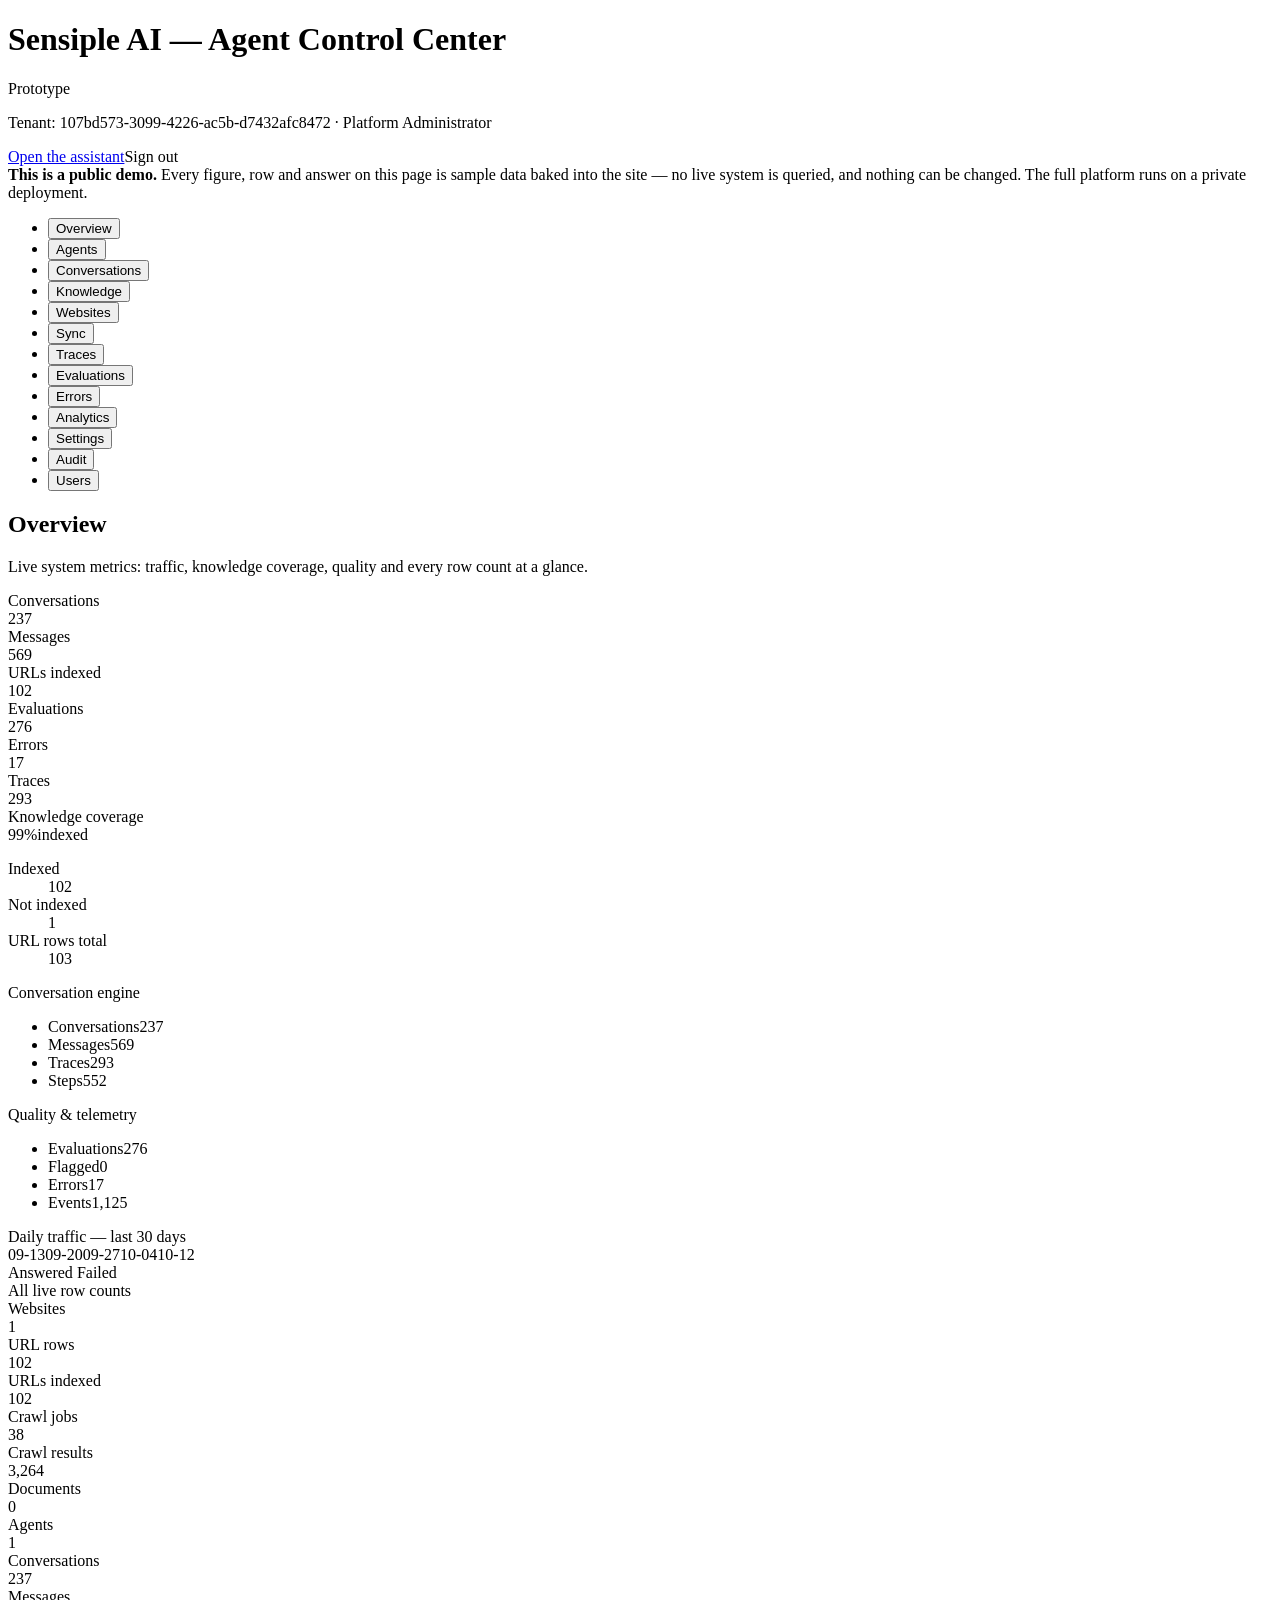
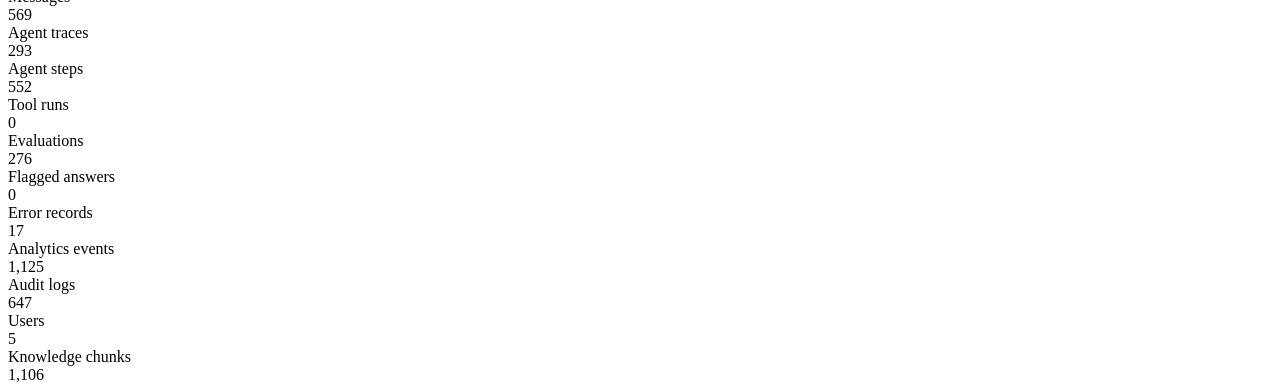
==== commit a01fd22a: "Show the whole operator console in the prototype The public demo previously showed six metric cards." ====
--- a/agent/index.html
+++ b/agent/index.html
@@ -1 +1 @@
-<!DOCTYPE html><html lang="en"><head><meta charSet="utf-8"/><meta name="viewport" content="width=device-width, initial-scale=1"/><link rel="stylesheet" href="/aiagent/agent/_next/static/css/4d5e4a64f4764365.css" data-precedence="next"/><link rel="preload" as="script" fetchPriority="low" href="/aiagent/agent/_next/static/chunks/webpack-a6b407b515ebcc66.js"/><script src="/aiagent/agent/_next/static/chunks/fd9d1056-60782db93d271710.js" async=""></script><script src="/aiagent/agent/_next/static/chunks/117-119676d300119638.js" async=""></script><script src="/aiagent/agent/_next/static/chunks/main-app-d7be2517faae4ca2.js" async=""></script><script src="/aiagent/agent/_next/static/chunks/657-05bdfcb088a801d4.js" async=""></script><script src="/aiagent/agent/_next/static/chunks/app/page-0ee0fc162fb9d610.js" async=""></script><title>Sensiple AI Agent</title><meta name="description" content="Agentic AI intelligence helper for Sensiple&#x27;s knowledge sites"/><script src="/aiagent/agent/_next/static/chunks/polyfills-42372ed130431b0a.js" noModule=""></script></head><body><main class="min-h-screen bg-slate-50 px-4 sm:px-6 lg:px-8"><div class="mx-auto w-full max-w-6xl py-8"><header class="flex flex-wrap items-end justify-between gap-4"><div><div class="flex items-center gap-3"><h1 class="text-xl font-semibold text-slate-900">Sensiple AI Agent</h1><span class="rounded-full border border-amber-300 bg-amber-50 px-2.5 py-0.5 text-xs font-medium text-amber-800">Prototype</span></div><p class="mt-1 text-sm text-slate-500">Operator view — website knowledge base, crawl health and chat activity.</p></div><a href="/aiagent/agent/chat/" class="rounded-lg bg-slate-900 px-4 py-2 text-sm font-medium text-white transition hover:bg-slate-700">Open the assistant</a></header><div class="mt-6 rounded-xl border border-amber-200 bg-amber-50/70 px-4 py-3 text-sm text-amber-900"><strong class="font-semibold">This is a public demo.</strong> The numbers, questions and answers on this page are fixed sample data baked into the site — no live system is queried. The full platform runs on a private deployment.</div><section class="mt-6 grid grid-cols-2 gap-4 sm:grid-cols-3 lg:grid-cols-6"><div class="rounded-xl border border-slate-200 bg-white p-4"><div class="text-xs font-medium uppercase tracking-wide text-slate-400">URLs indexed</div><div class="mt-2 text-2xl font-semibold text-slate-900">102</div><div class="mt-1 text-xs text-slate-500">from the site sitemap</div></div><div class="rounded-xl border border-slate-200 bg-white p-4"><div class="text-xs font-medium uppercase tracking-wide text-slate-400">Knowledge chunks</div><div class="mt-2 text-2xl font-semibold text-slate-900">1,106</div><div class="mt-1 text-xs text-slate-500">embedded vectors</div></div><div class="rounded-xl border border-slate-200 bg-white p-4"><div class="text-xs font-medium uppercase tracking-wide text-slate-400">Conversations</div><div class="mt-2 text-2xl font-semibold text-slate-900">38</div><div class="mt-1 text-xs text-slate-500">last 7 days</div></div><div class="rounded-xl border border-slate-200 bg-white p-4"><div class="text-xs font-medium uppercase tracking-wide text-slate-400">Avg. response</div><div class="mt-2 text-2xl font-semibold text-slate-900">2.4 s</div><div class="mt-1 text-xs text-slate-500">first token 0.6 s</div></div><div class="rounded-xl border border-slate-200 bg-white p-4"><div class="text-xs font-medium uppercase tracking-wide text-slate-400">Crawl jobs</div><div class="mt-2 text-2xl font-semibold text-slate-900">3</div><div class="mt-1 text-xs text-slate-500">2 completed · 1 queued</div></div><div class="rounded-xl border border-slate-200 bg-white p-4"><div class="text-xs font-medium uppercase tracking-wide text-slate-400">Failed pages</div><div class="mt-2 text-2xl font-semibold text-slate-900">0</div><div class="mt-1 text-xs text-slate-500">last sync clean</div></div></section><div class="mt-6 grid gap-6 lg:grid-cols-5"><section class="rounded-xl border border-slate-200 bg-white lg:col-span-3"><div class="border-b border-slate-100 px-5 py-3 text-sm font-semibold text-slate-900">Recent questions</div><table class="w-full text-sm"><thead><tr class="text-left text-xs uppercase tracking-wide text-slate-400"><th class="px-5 py-2 font-medium">Question</th><th class="px-5 py-2 font-medium">Asked</th><th class="px-5 py-2 font-medium">Covered</th></tr></thead><tbody><tr class="border-t border-slate-100"><td class="px-5 py-2.5 text-slate-800">What does Sensiple do?</td><td class="px-5 py-2.5 text-slate-500">14<!-- -->×</td><td class="px-5 py-2.5"><span class="rounded-full bg-emerald-50 px-2 py-0.5 text-xs font-medium text-emerald-700">Yes</span></td></tr><tr class="border-t border-slate-100"><td class="px-5 py-2.5 text-slate-800">What is Tryvium?</td><td class="px-5 py-2.5 text-slate-500">11<!-- -->×</td><td class="px-5 py-2.5"><span class="rounded-full bg-emerald-50 px-2 py-0.5 text-xs font-medium text-emerald-700">Yes</span></td></tr><tr class="border-t border-slate-100"><td class="px-5 py-2.5 text-slate-800">Which industries are served?</td><td class="px-5 py-2.5 text-slate-500">8<!-- -->×</td><td class="px-5 py-2.5"><span class="rounded-full bg-emerald-50 px-2 py-0.5 text-xs font-medium text-emerald-700">Yes</span></td></tr><tr class="border-t border-slate-100"><td class="px-5 py-2.5 text-slate-800">What is PhiFIX?</td><td class="px-5 py-2.5 text-slate-500">6<!-- -->×</td><td class="px-5 py-2.5"><span class="rounded-full bg-emerald-50 px-2 py-0.5 text-xs font-medium text-emerald-700">Yes</span></td></tr><tr class="border-t border-slate-100"><td class="px-5 py-2.5 text-slate-800">How can I contact Sensiple?</td><td class="px-5 py-2.5 text-slate-500">5<!-- -->×</td><td class="px-5 py-2.5"><span class="rounded-full bg-emerald-50 px-2 py-0.5 text-xs font-medium text-emerald-700">Yes</span></td></tr><tr class="border-t border-slate-100"><td class="px-5 py-2.5 text-slate-800">Do you offer pricing?</td><td class="px-5 py-2.5 text-slate-500">3<!-- -->×</td><td class="px-5 py-2.5"><span class="rounded-full bg-slate-100 px-2 py-0.5 text-xs font-medium text-slate-500">No</span></td></tr></tbody></table></section><section class="rounded-xl border border-slate-200 bg-white lg:col-span-2"><div class="border-b border-slate-100 px-5 py-3 text-sm font-semibold text-slate-900">Top sources</div><ul class="divide-y divide-slate-100"><li class="flex items-center justify-between px-5 py-2.5 text-sm"><span class="truncate font-mono text-xs text-slate-600">/industries.html</span><span class="ml-3 shrink-0 text-xs text-slate-500">42<!-- --> chunks</span></li><li class="flex items-center justify-between px-5 py-2.5 text-sm"><span class="truncate font-mono text-xs text-slate-600">/services.html</span><span class="ml-3 shrink-0 text-xs text-slate-500">38<!-- --> chunks</span></li><li class="flex items-center justify-between px-5 py-2.5 text-sm"><span class="truncate font-mono text-xs text-slate-600">/tryvium.html</span><span class="ml-3 shrink-0 text-xs text-slate-500">31<!-- --> chunks</span></li><li class="flex items-center justify-between px-5 py-2.5 text-sm"><span class="truncate font-mono text-xs text-slate-600">/phifix.html</span><span class="ml-3 shrink-0 text-xs text-slate-500">27<!-- --> chunks</span></li><li class="flex items-center justify-between px-5 py-2.5 text-sm"><span class="truncate font-mono text-xs text-slate-600">/contact.html</span><span class="ml-3 shrink-0 text-xs text-slate-500">12<!-- --> chunks</span></li></ul><p class="px-5 py-3 text-xs text-slate-400">Sample index of crawled pages and their embedded chunks.</p></section></div></div></main><script src="/aiagent/agent/_next/static/chunks/webpack-a6b407b515ebcc66.js" async=""></script><script>(self.__next_f=self.__next_f||[]).push([0]);self.__next_f.push([2,null])</script><script>self.__next_f.push([1,"1:HL[\"/aiagent/agent/_next/static/css/4d5e4a64f4764365.css\",\"style\"]\n"])</script><script>self.__next_f.push([1,"2:I[2846,[],\"\"]\n4:I[6195,[\"657\",\"static/chunks/657-05bdfcb088a801d4.js\",\"931\",\"static/chunks/app/page-0ee0fc162fb9d610.js\"],\"default\"]\n5:I[4707,[],\"\"]\n6:I[6423,[],\"\"]\n8:I[1060,[],\"\"]\n9:[]\n"])</script><script>self.__next_f.push([1,"0:[\"$\",\"$L2\",null,{\"buildId\":\"VZZmh1UQ6EqYieVaERuRh\",\"assetPrefix\":\"/aiagent/agent\",\"urlParts\":[\"\",\"\"],\"initialTree\":[\"\",{\"children\":[\"__PAGE__\",{}]},\"$undefined\",\"$undefined\",true],\"initialSeedData\":[\"\",{\"children\":[\"__PAGE__\",{},[[\"$L3\",[\"$\",\"main\",null,{\"className\":\"min-h-screen bg-slate-50 px-4 sm:px-6 lg:px-8\",\"children\":[[\"$\",\"div\",null,{\"className\":\"mx-auto w-full max-w-6xl py-8\",\"children\":[[\"$\",\"header\",null,{\"className\":\"flex flex-wrap items-end justify-between gap-4\",\"children\":[[\"$\",\"div\",null,{\"children\":[[\"$\",\"div\",null,{\"className\":\"flex items-center gap-3\",\"children\":[[\"$\",\"h1\",null,{\"className\":\"text-xl font-semibold text-slate-900\",\"children\":\"Sensiple AI Agent\"}],[\"$\",\"span\",null,{\"className\":\"rounded-full border border-amber-300 bg-amber-50 px-2.5 py-0.5 text-xs font-medium text-amber-800\",\"children\":\"Prototype\"}]]}],[\"$\",\"p\",null,{\"className\":\"mt-1 text-sm text-slate-500\",\"children\":\"Operator view — website knowledge base, crawl health and chat activity.\"}]]}],[\"$\",\"a\",null,{\"href\":\"/aiagent/agent/chat/\",\"className\":\"rounded-lg bg-slate-900 px-4 py-2 text-sm font-medium text-white transition hover:bg-slate-700\",\"children\":\"Open the assistant\"}]]}],[\"$\",\"div\",null,{\"className\":\"mt-6 rounded-xl border border-amber-200 bg-amber-50/70 px-4 py-3 text-sm text-amber-900\",\"children\":[[\"$\",\"strong\",null,{\"className\":\"font-semibold\",\"children\":\"This is a public demo.\"}],\" The numbers, questions and answers on this page are fixed sample data baked into the site — no live system is queried. The full platform runs on a private deployment.\"]}],[\"$\",\"section\",null,{\"className\":\"mt-6 grid grid-cols-2 gap-4 sm:grid-cols-3 lg:grid-cols-6\",\"children\":[[\"$\",\"div\",\"URLs indexed\",{\"className\":\"rounded-xl border border-slate-200 bg-white p-4\",\"children\":[[\"$\",\"div\",null,{\"className\":\"text-xs font-medium uppercase tracking-wide text-slate-400\",\"children\":\"URLs indexed\"}],[\"$\",\"div\",null,{\"className\":\"mt-2 text-2xl font-semibold text-slate-900\",\"children\":\"102\"}],[\"$\",\"div\",null,{\"className\":\"mt-1 text-xs text-slate-500\",\"children\":\"from the site sitemap\"}]]}],[\"$\",\"div\",\"Knowledge chunks\",{\"className\":\"rounded-xl border border-slate-200 bg-white p-4\",\"children\":[[\"$\",\"div\",null,{\"className\":\"text-xs font-medium uppercase tracking-wide text-slate-400\",\"children\":\"Knowledge chunks\"}],[\"$\",\"div\",null,{\"className\":\"mt-2 text-2xl font-semibold text-slate-900\",\"children\":\"1,106\"}],[\"$\",\"div\",null,{\"className\":\"mt-1 text-xs text-slate-500\",\"children\":\"embedded vectors\"}]]}],[\"$\",\"div\",\"Conversations\",{\"className\":\"rounded-xl border border-slate-200 bg-white p-4\",\"children\":[[\"$\",\"div\",null,{\"className\":\"text-xs font-medium uppercase tracking-wide text-slate-400\",\"children\":\"Conversations\"}],[\"$\",\"div\",null,{\"className\":\"mt-2 text-2xl font-semibold text-slate-900\",\"children\":\"38\"}],[\"$\",\"div\",null,{\"className\":\"mt-1 text-xs text-slate-500\",\"children\":\"last 7 days\"}]]}],[\"$\",\"div\",\"Avg. response\",{\"className\":\"rounded-xl border border-slate-200 bg-white p-4\",\"children\":[[\"$\",\"div\",null,{\"className\":\"text-xs font-medium uppercase tracking-wide text-slate-400\",\"children\":\"Avg. response\"}],[\"$\",\"div\",null,{\"className\":\"mt-2 text-2xl font-semibold text-slate-900\",\"children\":\"2.4 s\"}],[\"$\",\"div\",null,{\"className\":\"mt-1 text-xs text-slate-500\",\"children\":\"first token 0.6 s\"}]]}],[\"$\",\"div\",\"Crawl jobs\",{\"className\":\"rounded-xl border border-slate-200 bg-white p-4\",\"children\":[[\"$\",\"div\",null,{\"className\":\"text-xs font-medium uppercase tracking-wide text-slate-400\",\"children\":\"Crawl jobs\"}],[\"$\",\"div\",null,{\"className\":\"mt-2 text-2xl font-semibold text-slate-900\",\"children\":\"3\"}],[\"$\",\"div\",null,{\"className\":\"mt-1 text-xs text-slate-500\",\"children\":\"2 completed · 1 queued\"}]]}],[\"$\",\"div\",\"Failed pages\",{\"className\":\"rounded-xl border border-slate-200 bg-white p-4\",\"children\":[[\"$\",\"div\",null,{\"className\":\"text-xs font-medium uppercase tracking-wide text-slate-400\",\"children\":\"Failed pages\"}],[\"$\",\"div\",null,{\"className\":\"mt-2 text-2xl font-semibold text-slate-900\",\"children\":\"0\"}],[\"$\",\"div\",null,{\"className\":\"mt-1 text-xs text-slate-500\",\"children\":\"last sync clean\"}]]}]]}],[\"$\",\"div\",null,{\"className\":\"mt-6 grid gap-6 lg:grid-cols-5\",\"children\":[[\"$\",\"section\",null,{\"className\":\"rounded-xl border border-slate-200 bg-white lg:col-span-3\",\"children\":[[\"$\",\"div\",null,{\"className\":\"border-b border-slate-100 px-5 py-3 text-sm font-semibold text-slate-900\",\"children\":\"Recent questions\"}],[\"$\",\"table\",null,{\"className\":\"w-full text-sm\",\"children\":[[\"$\",\"thead\",null,{\"children\":[\"$\",\"tr\",null,{\"className\":\"text-left text-xs uppercase tracking-wide text-slate-400\",\"children\":[[\"$\",\"th\",null,{\"className\":\"px-5 py-2 font-medium\",\"children\":\"Question\"}],[\"$\",\"th\",null,{\"className\":\"px-5 py-2 font-medium\",\"children\":\"Asked\"}],[\"$\",\"th\",null,{\"className\":\"px-5 py-2 font-medium\",\"children\":\"Covered\"}]]}]}],[\"$\",\"tbody\",null,{\"children\":[[\"$\",\"tr\",\"What does Sensiple do?\",{\"className\":\"border-t border-slate-100\",\"children\":[[\"$\",\"td\",null,{\"className\":\"px-5 py-2.5 text-slate-800\",\"children\":\"What does Sensiple do?\"}],[\"$\",\"td\",null,{\"className\":\"px-5 py-2.5 text-slate-500\",\"children\":[14,\"×\"]}],[\"$\",\"td\",null,{\"className\":\"px-5 py-2.5\",\"children\":[\"$\",\"span\",null,{\"className\":\"rounded-full bg-emerald-50 px-2 py-0.5 text-xs font-medium text-emerald-700\",\"children\":\"Yes\"}]}]]}],[\"$\",\"tr\",\"What is Tryvium?\",{\"className\":\"border-t border-slate-100\",\"children\":[[\"$\",\"td\",null,{\"className\":\"px-5 py-2.5 text-slate-800\",\"children\":\"What is Tryvium?\"}],[\"$\",\"td\",null,{\"className\":\"px-5 py-2.5 text-slate-500\",\"children\":[11,\"×\"]}],[\"$\",\"td\",null,{\"className\":\"px-5 py-2.5\",\"children\":[\"$\",\"span\",null,{\"className\":\"rounded-full bg-emerald-50 px-2 py-0.5 text-xs font-medium text-emerald-700\",\"children\":\"Yes\"}]}]]}],[\"$\",\"tr\",\"Which industries are served?\",{\"className\":\"border-t border-slate-100\",\"children\":[[\"$\",\"td\",null,{\"className\":\"px-5 py-2.5 text-slate-800\",\"children\":\"Which industries are served?\"}],[\"$\",\"td\",null,{\"className\":\"px-5 py-2.5 text-slate-500\",\"children\":[8,\"×\"]}],[\"$\",\"td\",null,{\"className\":\"px-5 py-2.5\",\"children\":[\"$\",\"span\",null,{\"className\":\"rounded-full bg-emerald-50 px-2 py-0.5 text-xs font-medium text-emerald-700\",\"children\":\"Yes\"}]}]]}],[\"$\",\"tr\",\"What is PhiFIX?\",{\"className\":\"border-t border-slate-100\",\"children\":[[\"$\",\"td\",null,{\"className\":\"px-5 py-2.5 text-slate-800\",\"children\":\"What is PhiFIX?\"}],[\"$\",\"td\",null,{\"className\":\"px-5 py-2.5 text-slate-500\",\"children\":[6,\"×\"]}],[\"$\",\"td\",null,{\"className\":\"px-5 py-2.5\",\"children\":[\"$\",\"span\",null,{\"className\":\"rounded-full bg-emerald-50 px-2 py-0.5 text-xs font-medium text-emerald-700\",\"children\":\"Yes\"}]}]]}],[\"$\",\"tr\",\"How can I contact Sensiple?\",{\"className\":\"border-t border-slate-100\",\"children\":[[\"$\",\"td\",null,{\"className\":\"px-5 py-2.5 text-slate-800\",\"children\":\"How can I contact Sensiple?\"}],[\"$\",\"td\",null,{\"className\":\"px-5 py-2.5 text-slate-500\",\"children\":[5,\"×\"]}],[\"$\",\"td\",null,{\"className\":\"px-5 py-2.5\",\"children\":[\"$\",\"span\",null,{\"className\":\"rounded-full bg-emerald-50 px-2 py-0.5 text-xs font-medium text-emerald-700\",\"children\":\"Yes\"}]}]]}],[\"$\",\"tr\",\"Do you offer pricing?\",{\"className\":\"border-t border-slate-100\",\"children\":[[\"$\",\"td\",null,{\"className\":\"px-5 py-2.5 text-slate-800\",\"children\":\"Do you offer pricing?\"}],[\"$\",\"td\",null,{\"className\":\"px-5 py-2.5 text-slate-500\",\"children\":[3,\"×\"]}],[\"$\",\"td\",null,{\"className\":\"px-5 py-2.5\",\"children\":[\"$\",\"span\",null,{\"className\":\"rounded-full bg-slate-100 px-2 py-0.5 text-xs font-medium text-slate-500\",\"children\":\"No\"}]}]]}]]}]]}]]}],[\"$\",\"section\",null,{\"className\":\"rounded-xl border border-slate-200 bg-white lg:col-span-2\",\"children\":[[\"$\",\"div\",null,{\"className\":\"border-b border-slate-100 px-5 py-3 text-sm font-semibold text-slate-900\",\"children\":\"Top sources\"}],[\"$\",\"ul\",null,{\"className\":\"divide-y divide-slate-100\",\"children\":[[\"$\",\"li\",\"/industries.html\",{\"className\":\"flex items-center justify-between px-5 py-2.5 text-sm\",\"children\":[[\"$\",\"span\",null,{\"className\":\"truncate font-mono text-xs text-slate-600\",\"children\":\"/industries.html\"}],[\"$\",\"span\",null,{\"className\":\"ml-3 shrink-0 text-xs text-slate-500\",\"children\":[42,\" chunks\"]}]]}],[\"$\",\"li\",\"/services.html\",{\"className\":\"flex items-center justify-between px-5 py-2.5 text-sm\",\"children\":[[\"$\",\"span\",null,{\"className\":\"truncate font-mono text-xs text-slate-600\",\"children\":\"/services.html\"}],[\"$\",\"span\",null,{\"className\":\"ml-3 shrink-0 text-xs text-slate-500\",\"children\":[38,\" chunks\"]}]]}],[\"$\",\"li\",\"/tryvium.html\",{\"className\":\"flex items-center justify-between px-5 py-2.5 text-sm\",\"children\":[[\"$\",\"span\",null,{\"className\":\"truncate font-mono text-xs text-slate-600\",\"children\":\"/tryvium.html\"}],[\"$\",\"span\",null,{\"className\":\"ml-3 shrink-0 text-xs text-slate-500\",\"children\":[31,\" chunks\"]}]]}],[\"$\",\"li\",\"/phifix.html\",{\"className\":\"flex items-center justify-between px-5 py-2.5 text-sm\",\"children\":[[\"$\",\"span\",null,{\"className\":\"truncate font-mono text-xs text-slate-600\",\"children\":\"/phifix.html\"}],[\"$\",\"span\",null,{\"className\":\"ml-3 shrink-0 text-xs text-slate-500\",\"children\":[27,\" chunks\"]}]]}],[\"$\",\"li\",\"/contact.html\",{\"className\":\"flex items-center justify-between px-5 py-2.5 text-sm\",\"children\":[[\"$\",\"span\",null,{\"className\":\"truncate font-mono text-xs text-slate-600\",\"children\":\"/contact.html\"}],[\"$\",\"span\",null,{\"className\":\"ml-3 shrink-0 text-xs text-slate-500\",\"children\":[12,\" chunks\"]}]]}]]}],[\"$\",\"p\",null,{\"className\":\"px-5 py-3 text-xs text-slate-400\",\"children\":\"Sample index of crawled pages and their embedded chunks.\"}]]}]]}]]}],[\"$\",\"$L4\",null,{}]]}],null],null],null]},[[[[\"$\",\"link\",\"0\",{\"rel\":\"stylesheet\",\"href\":\"/aiagent/agent/_next/static/css/4d5e4a64f4764365.css\",\"precedence\":\"next\",\"crossOrigin\":\"$undefined\"}]],[\"$\",\"html\",null,{\"lang\":\"en\",\"children\":[\"$\",\"body\",null,{\"children\":[\"$\",\"$L5\",null,{\"parallelRouterKey\":\"children\",\"segmentPath\":[\"children\"],\"error\":\"$undefined\",\"errorStyles\":\"$undefined\",\"errorScripts\":\"$undefined\",\"template\":[\"$\",\"$L6\",null,{}],\"templateStyles\":\"$undefined\",\"templateScripts\":\"$undefined\",\"notFound\":[[\"$\",\"title\",null,{\"children\":\"404: This page could not be found.\"}],[\"$\",\"div\",null,{\"style\":{\"fontFamily\":\"system-ui,\\\"Segoe UI\\\",Roboto,Helvetica,Arial,sans-serif,\\\"Apple Color Emoji\\\",\\\"Segoe UI Emoji\\\"\",\"height\":\"100vh\",\"textAlign\":\"center\",\"display\":\"flex\",\"flexDirection\":\"column\",\"alignItems\":\"center\",\"justifyContent\":\"center\"},\"children\":[\"$\",\"div\",null,{\"children\":[[\"$\",\"style\",null,{\"dangerouslySetInnerHTML\":{\"__html\":\"body{color:#000;background:#fff;margin:0}.next-error-h1{border-right:1px solid rgba(0,0,0,.3)}@media (prefers-color-scheme:dark){body{color:#fff;background:#000}.next-error-h1{border-right:1px solid rgba(255,255,255,.3)}}\"}}],[\"$\",\"h1\",null,{\"className\":\"next-error-h1\",\"style\":{\"display\":\"inline-block\",\"margin\":\"0 20px 0 0\",\"padding\":\"0 23px 0 0\",\"fontSize\":24,\"fontWeight\":500,\"verticalAlign\":\"top\",\"lineHeight\":\"49px\"},\"children\":\"404\"}],[\"$\",\"div\",null,{\"style\":{\"display\":\"inline-block\"},\"children\":[\"$\",\"h2\",null,{\"style\":{\"fontSize\":14,\"fontWeight\":400,\"lineHeight\":\"49px\",\"margin\":0},\"children\":\"This page could not be found.\"}]}]]}]}]],\"notFoundStyles\":[]}]}]}]],null],null],\"couldBeIntercepted\":false,\"initialHead\":[null,\"$L7\"],\"globalErrorComponent\":\"$8\",\"missingSlots\":\"$W9\"}]\n"])</script><script>self.__next_f.push([1,"7:[[\"$\",\"meta\",\"0\",{\"name\":\"viewport\",\"content\":\"width=device-width, initial-scale=1\"}],[\"$\",\"meta\",\"1\",{\"charSet\":\"utf-8\"}],[\"$\",\"title\",\"2\",{\"children\":\"Sensiple AI Agent\"}],[\"$\",\"meta\",\"3\",{\"name\":\"description\",\"content\":\"Agentic AI intelligence helper for Sensiple's knowledge sites\"}]]\n3:null\n"])</script></body></html>+<!DOCTYPE html><html lang="en"><head><meta charSet="utf-8"/><meta name="viewport" content="width=device-width, initial-scale=1"/><link rel="stylesheet" href="/aiagent/agent/_next/static/css/17f3058b5f6bda2f.css" data-precedence="next"/><link rel="preload" as="script" fetchPriority="low" href="/aiagent/agent/_next/static/chunks/webpack-a6b407b515ebcc66.js"/><script src="/aiagent/agent/_next/static/chunks/fd9d1056-60782db93d271710.js" async=""></script><script src="/aiagent/agent/_next/static/chunks/117-119676d300119638.js" async=""></script><script src="/aiagent/agent/_next/static/chunks/main-app-d7be2517faae4ca2.js" async=""></script><script src="/aiagent/agent/_next/static/chunks/657-a42b629b158545f8.js" async=""></script><script src="/aiagent/agent/_next/static/chunks/app/page-0882dafc9cb707ef.js" async=""></script><title>Sensiple AI Agent</title><meta name="description" content="Agentic AI intelligence helper for Sensiple&#x27;s knowledge sites"/><script src="/aiagent/agent/_next/static/chunks/polyfills-42372ed130431b0a.js" noModule=""></script></head><body><main class="min-h-screen bg-slate-50 px-4 sm:px-6 lg:px-8"><div class="mx-auto w-full max-w-7xl py-6"><header class="flex flex-wrap items-center justify-between gap-4 rounded-xl bg-slate-900 px-5 py-4 text-white"><div class="min-w-0"><div class="flex items-center gap-3"><h1 class="truncate text-lg font-semibold">Sensiple AI — Agent Control Center</h1><span class="shrink-0 rounded-full border border-amber-300/60 bg-amber-400/15 px-2.5 py-0.5 text-xs font-medium text-amber-200">Prototype</span></div><p class="mt-1 truncate text-xs text-slate-400">Tenant: <span class="font-mono">107bd573-3099-4226-ac5b-d7432afc8472</span> · Platform Administrator</p></div><div class="flex items-center gap-3"><a href="/aiagent/agent/chat/" class="rounded-lg bg-white px-4 py-2 text-sm font-medium text-slate-900 transition hover:bg-slate-200">Open the assistant</a><span title="Disabled in the prototype" class="cursor-not-allowed rounded-lg border border-slate-700 px-3 py-2 text-sm text-slate-500">Sign out</span></div></header><div class="mt-4 rounded-xl border border-amber-200 bg-amber-50/70 px-4 py-3 text-sm text-amber-900"><strong class="font-semibold">This is a public demo.</strong> Every figure, row and answer on this page is sample data baked into the site — no live system is queried, and nothing can be changed. The full platform runs on a private deployment.</div><div class="mt-6 grid gap-6 lg:grid-cols-[210px_1fr]"><nav class="lg:sticky lg:top-6 lg:self-start"><ul class="flex gap-1 overflow-x-auto pb-2 lg:flex-col lg:overflow-visible lg:pb-0"><li class="shrink-0"><button type="button" aria-current="page" class="w-full whitespace-nowrap rounded-lg bg-slate-900 px-3.5 py-2 text-left text-sm font-medium text-white">Overview</button></li><li class="shrink-0"><button type="button" class="w-full whitespace-nowrap rounded-lg px-3.5 py-2 text-left text-sm text-slate-600 transition hover:bg-slate-100 hover:text-slate-900">Agents</button></li><li class="shrink-0"><button type="button" class="w-full whitespace-nowrap rounded-lg px-3.5 py-2 text-left text-sm text-slate-600 transition hover:bg-slate-100 hover:text-slate-900">Conversations</button></li><li class="shrink-0"><button type="button" class="w-full whitespace-nowrap rounded-lg px-3.5 py-2 text-left text-sm text-slate-600 transition hover:bg-slate-100 hover:text-slate-900">Knowledge</button></li><li class="shrink-0"><button type="button" class="w-full whitespace-nowrap rounded-lg px-3.5 py-2 text-left text-sm text-slate-600 transition hover:bg-slate-100 hover:text-slate-900">Websites</button></li><li class="shrink-0"><button type="button" class="w-full whitespace-nowrap rounded-lg px-3.5 py-2 text-left text-sm text-slate-600 transition hover:bg-slate-100 hover:text-slate-900">Sync</button></li><li class="shrink-0"><button type="button" class="w-full whitespace-nowrap rounded-lg px-3.5 py-2 text-left text-sm text-slate-600 transition hover:bg-slate-100 hover:text-slate-900">Traces</button></li><li class="shrink-0"><button type="button" class="w-full whitespace-nowrap rounded-lg px-3.5 py-2 text-left text-sm text-slate-600 transition hover:bg-slate-100 hover:text-slate-900">Evaluations</button></li><li class="shrink-0"><button type="button" class="w-full whitespace-nowrap rounded-lg px-3.5 py-2 text-left text-sm text-slate-600 transition hover:bg-slate-100 hover:text-slate-900">Errors</button></li><li class="shrink-0"><button type="button" class="w-full whitespace-nowrap rounded-lg px-3.5 py-2 text-left text-sm text-slate-600 transition hover:bg-slate-100 hover:text-slate-900">Analytics</button></li><li class="shrink-0"><button type="button" class="w-full whitespace-nowrap rounded-lg px-3.5 py-2 text-left text-sm text-slate-600 transition hover:bg-slate-100 hover:text-slate-900">Settings</button></li><li class="shrink-0"><button type="button" class="w-full whitespace-nowrap rounded-lg px-3.5 py-2 text-left text-sm text-slate-600 transition hover:bg-slate-100 hover:text-slate-900">Audit</button></li><li class="shrink-0"><button type="button" class="w-full whitespace-nowrap rounded-lg px-3.5 py-2 text-left text-sm text-slate-600 transition hover:bg-slate-100 hover:text-slate-900">Users</button></li></ul></nav><div class="min-w-0"><div class="mb-4"><h2 class="text-base font-semibold text-slate-900">Overview</h2><p class="mt-0.5 text-sm text-slate-500">Live system metrics: traffic, knowledge coverage, quality and every row count at a glance.</p></div><div class="space-y-6"><div class="grid gap-4 grid-cols-2 sm:grid-cols-3 lg:grid-cols-6"><div class="rounded-xl border border-slate-200 bg-white p-4"><div class="text-xs font-medium uppercase tracking-wide text-slate-400">Conversations</div><div class="mt-2 text-2xl font-semibold text-slate-900">237</div></div><div class="rounded-xl border border-slate-200 bg-white p-4"><div class="text-xs font-medium uppercase tracking-wide text-slate-400">Messages</div><div class="mt-2 text-2xl font-semibold text-slate-900">569</div></div><div class="rounded-xl border border-slate-200 bg-white p-4"><div class="text-xs font-medium uppercase tracking-wide text-slate-400">URLs indexed</div><div class="mt-2 text-2xl font-semibold text-slate-900">102</div></div><div class="rounded-xl border border-slate-200 bg-white p-4"><div class="text-xs font-medium uppercase tracking-wide text-slate-400">Evaluations</div><div class="mt-2 text-2xl font-semibold text-slate-900">276</div></div><div class="rounded-xl border border-slate-200 bg-white p-4"><div class="text-xs font-medium uppercase tracking-wide text-slate-400">Errors</div><div class="mt-2 text-2xl font-semibold text-slate-900">17</div></div><div class="rounded-xl border border-slate-200 bg-white p-4"><div class="text-xs font-medium uppercase tracking-wide text-slate-400">Traces</div><div class="mt-2 text-2xl font-semibold text-slate-900">293</div></div></div><div class="grid gap-6 lg:grid-cols-3"><section class="rounded-xl border border-slate-200 bg-white "><div class="border-b border-slate-100 px-5 py-3 text-sm font-semibold text-slate-900">Knowledge coverage</div><div class="px-5 py-4"><div class="flex items-end gap-2"><span class="text-3xl font-semibold text-slate-900">99<!-- -->%</span><span class="pb-1 text-xs text-slate-500">indexed</span></div><div class="mt-3 h-2 w-full overflow-hidden rounded-full bg-slate-100"><div class="h-full rounded-full bg-emerald-500" style="width:99%"></div></div><dl class="mt-4 space-y-1.5 text-sm"><div class="flex justify-between"><dt class="text-slate-500">Indexed</dt><dd class="text-slate-800">102</dd></div><div class="flex justify-between"><dt class="text-slate-500">Not indexed</dt><dd class="text-slate-800">1</dd></div><div class="flex justify-between"><dt class="text-slate-500">URL rows total</dt><dd class="text-slate-800">103</dd></div></dl></div></section><section class="rounded-xl border border-slate-200 bg-white "><div class="border-b border-slate-100 px-5 py-3 text-sm font-semibold text-slate-900">Conversation engine</div><ul class="divide-y divide-slate-100"><li class="flex items-center justify-between px-5 py-2.5 text-sm"><span class="text-slate-500">Conversations</span><span class="font-medium text-slate-900">237</span></li><li class="flex items-center justify-between px-5 py-2.5 text-sm"><span class="text-slate-500">Messages</span><span class="font-medium text-slate-900">569</span></li><li class="flex items-center justify-between px-5 py-2.5 text-sm"><span class="text-slate-500">Traces</span><span class="font-medium text-slate-900">293</span></li><li class="flex items-center justify-between px-5 py-2.5 text-sm"><span class="text-slate-500">Steps</span><span class="font-medium text-slate-900">552</span></li></ul></section><section class="rounded-xl border border-slate-200 bg-white "><div class="border-b border-slate-100 px-5 py-3 text-sm font-semibold text-slate-900">Quality &amp; telemetry</div><ul class="divide-y divide-slate-100"><li class="flex items-center justify-between px-5 py-2.5 text-sm"><span class="text-slate-500">Evaluations</span><span class="font-medium text-slate-900">276</span></li><li class="flex items-center justify-between px-5 py-2.5 text-sm"><span class="text-slate-500">Flagged</span><span class="font-medium text-slate-900">0</span></li><li class="flex items-center justify-between px-5 py-2.5 text-sm"><span class="text-slate-500">Errors</span><span class="font-medium text-slate-900">17</span></li><li class="flex items-center justify-between px-5 py-2.5 text-sm"><span class="text-slate-500">Events</span><span class="font-medium text-slate-900">1,125</span></li></ul></section></div><section class="rounded-xl border border-slate-200 bg-white "><div class="border-b border-slate-100 px-5 py-3 text-sm font-semibold text-slate-900">Daily traffic — last 30 days</div><div class="px-5 pt-5"><div class="flex h-40 items-end gap-[3px]"><div class="group flex h-full flex-1 flex-col justify-end" title="09-13 — 28 questions, 28 answered, 0 failed"><div class="w-full rounded-sm bg-emerald-500/80 group-hover:bg-emerald-500" style="height:73.68421052631578%"></div><div class="w-full rounded-sm bg-rose-400" style="height:0%"></div></div><div class="group flex h-full flex-1 flex-col justify-end" title="09-14 — 28 questions, 28 answered, 0 failed"><div class="w-full rounded-sm bg-emerald-500/80 group-hover:bg-emerald-500" style="height:73.68421052631578%"></div><div class="w-full rounded-sm bg-rose-400" style="height:0%"></div></div><div class="group flex h-full flex-1 flex-col justify-end" title="09-15 — 32 questions, 32 answered, 0 failed"><div class="w-full rounded-sm bg-emerald-500/80 group-hover:bg-emerald-500" style="height:84.21052631578947%"></div><div class="w-full rounded-sm bg-rose-400" style="height:0%"></div></div><div class="group flex h-full flex-1 flex-col justify-end" title="09-16 — 10 questions, 10 answered, 0 failed"><div class="w-full rounded-sm bg-emerald-500/80 group-hover:bg-emerald-500" style="height:26.31578947368421%"></div><div class="w-full rounded-sm bg-rose-400" style="height:0%"></div></div><div class="group flex h-full flex-1 flex-col justify-end" title="09-17 — 28 questions, 28 answered, 0 failed"><div class="w-full rounded-sm bg-emerald-500/80 group-hover:bg-emerald-500" style="height:73.68421052631578%"></div><div class="w-full rounded-sm bg-rose-400" style="height:0%"></div></div><div class="group flex h-full flex-1 flex-col justify-end" title="09-18 — 34 questions, 34 answered, 0 failed"><div class="w-full rounded-sm bg-emerald-500/80 group-hover:bg-emerald-500" style="height:89.47368421052632%"></div><div class="w-full rounded-sm bg-rose-400" style="height:0%"></div></div><div class="group flex h-full flex-1 flex-col justify-end" title="09-19 — 16 questions, 16 answered, 0 failed"><div class="w-full rounded-sm bg-emerald-500/80 group-hover:bg-emerald-500" style="height:42.10526315789473%"></div><div class="w-full rounded-sm bg-rose-400" style="height:0%"></div></div><div class="group flex h-full flex-1 flex-col justify-end" title="09-20 — 13 questions, 13 answered, 0 failed"><div class="w-full rounded-sm bg-emerald-500/80 group-hover:bg-emerald-500" style="height:34.21052631578947%"></div><div class="w-full rounded-sm bg-rose-400" style="height:0%"></div></div><div class="group flex h-full flex-1 flex-col justify-end" title="09-21 — 38 questions, 38 answered, 0 failed"><div class="w-full rounded-sm bg-emerald-500/80 group-hover:bg-emerald-500" style="height:100%"></div><div class="w-full rounded-sm bg-rose-400" style="height:0%"></div></div><div class="group flex h-full flex-1 flex-col justify-end" title="09-22 — 13 questions, 13 answered, 0 failed"><div class="w-full rounded-sm bg-emerald-500/80 group-hover:bg-emerald-500" style="height:34.21052631578947%"></div><div class="w-full rounded-sm bg-rose-400" style="height:0%"></div></div><div class="group flex h-full flex-1 flex-col justify-end" title="09-23 — 21 questions, 21 answered, 0 failed"><div class="w-full rounded-sm bg-emerald-500/80 group-hover:bg-emerald-500" style="height:55.26315789473685%"></div><div class="w-full rounded-sm bg-rose-400" style="height:0%"></div></div><div class="group flex h-full flex-1 flex-col justify-end" title="09-24 — 23 questions, 23 answered, 0 failed"><div class="w-full rounded-sm bg-emerald-500/80 group-hover:bg-emerald-500" style="height:60.526315789473685%"></div><div class="w-full rounded-sm bg-rose-400" style="height:0%"></div></div><div class="group flex h-full flex-1 flex-col justify-end" title="09-25 — 27 questions, 27 answered, 0 failed"><div class="w-full rounded-sm bg-emerald-500/80 group-hover:bg-emerald-500" style="height:71.05263157894737%"></div><div class="w-full rounded-sm bg-rose-400" style="height:0%"></div></div><div class="group flex h-full flex-1 flex-col justify-end" title="09-26 — 14 questions, 14 answered, 0 failed"><div class="w-full rounded-sm bg-emerald-500/80 group-hover:bg-emerald-500" style="height:36.84210526315789%"></div><div class="w-full rounded-sm bg-rose-400" style="height:0%"></div></div><div class="group flex h-full flex-1 flex-col justify-end" title="09-27 — 24 questions, 24 answered, 0 failed"><div class="w-full rounded-sm bg-emerald-500/80 group-hover:bg-emerald-500" style="height:63.1578947368421%"></div><div class="w-full rounded-sm bg-rose-400" style="height:0%"></div></div><div class="group flex h-full flex-1 flex-col justify-end" title="09-28 — 20 questions, 20 answered, 0 failed"><div class="w-full rounded-sm bg-emerald-500/80 group-hover:bg-emerald-500" style="height:52.63157894736842%"></div><div class="w-full rounded-sm bg-rose-400" style="height:0%"></div></div><div class="group flex h-full flex-1 flex-col justify-end" title="09-29 — 17 questions, 17 answered, 0 failed"><div class="w-full rounded-sm bg-emerald-500/80 group-hover:bg-emerald-500" style="height:44.73684210526316%"></div><div class="w-full rounded-sm bg-rose-400" style="height:0%"></div></div><div class="group flex h-full flex-1 flex-col justify-end" title="09-30 — 9 questions, 9 answered, 0 failed"><div class="w-full rounded-sm bg-emerald-500/80 group-hover:bg-emerald-500" style="height:23.684210526315788%"></div><div class="w-full rounded-sm bg-rose-400" style="height:0%"></div></div><div class="group flex h-full flex-1 flex-col justify-end" title="10-01 — 16 questions, 16 answered, 0 failed"><div class="w-full rounded-sm bg-emerald-500/80 group-hover:bg-emerald-500" style="height:42.10526315789473%"></div><div class="w-full rounded-sm bg-rose-400" style="height:0%"></div></div><div class="group flex h-full flex-1 flex-col justify-end" title="10-02 — 15 questions, 15 answered, 0 failed"><div class="w-full rounded-sm bg-emerald-500/80 group-hover:bg-emerald-500" style="height:39.473684210526315%"></div><div class="w-full rounded-sm bg-rose-400" style="height:0%"></div></div><div class="group flex h-full flex-1 flex-col justify-end" title="10-03 — 7 questions, 7 answered, 0 failed"><div class="w-full rounded-sm bg-emerald-500/80 group-hover:bg-emerald-500" style="height:18.421052631578945%"></div><div class="w-full rounded-sm bg-rose-400" style="height:0%"></div></div><div class="group flex h-full flex-1 flex-col justify-end" title="10-04 — 17 questions, 17 answered, 0 failed"><div class="w-full rounded-sm bg-emerald-500/80 group-hover:bg-emerald-500" style="height:44.73684210526316%"></div><div class="w-full rounded-sm bg-rose-400" style="height:0%"></div></div><div class="group flex h-full flex-1 flex-col justify-end" title="10-05 — 5 questions, 5 answered, 0 failed"><div class="w-full rounded-sm bg-emerald-500/80 group-hover:bg-emerald-500" style="height:13.157894736842104%"></div><div class="w-full rounded-sm bg-rose-400" style="height:0%"></div></div><div class="group flex h-full flex-1 flex-col justify-end" title="10-06 — 13 questions, 13 answered, 0 failed"><div class="w-full rounded-sm bg-emerald-500/80 group-hover:bg-emerald-500" style="height:34.21052631578947%"></div><div class="w-full rounded-sm bg-rose-400" style="height:0%"></div></div><div class="group flex h-full flex-1 flex-col justify-end" title="10-07 — 19 questions, 19 answered, 0 failed"><div class="w-full rounded-sm bg-emerald-500/80 group-hover:bg-emerald-500" style="height:50%"></div><div class="w-full rounded-sm bg-rose-400" style="height:0%"></div></div><div class="group flex h-full flex-1 flex-col justify-end" title="10-08 — 14 questions, 14 answered, 0 failed"><div class="w-full rounded-sm bg-emerald-500/80 group-hover:bg-emerald-500" style="height:36.84210526315789%"></div><div class="w-full rounded-sm bg-rose-400" style="height:0%"></div></div><div class="group flex h-full flex-1 flex-col justify-end" title="10-09 — 10 questions, 10 answered, 0 failed"><div class="w-full rounded-sm bg-emerald-500/80 group-hover:bg-emerald-500" style="height:26.31578947368421%"></div><div class="w-full rounded-sm bg-rose-400" style="height:0%"></div></div><div class="group flex h-full flex-1 flex-col justify-end" title="10-10 — 8 questions, 8 answered, 0 failed"><div class="w-full rounded-sm bg-emerald-500/80 group-hover:bg-emerald-500" style="height:21.052631578947366%"></div><div class="w-full rounded-sm bg-rose-400" style="height:0%"></div></div><div class="group flex h-full flex-1 flex-col justify-end" title="10-11 — 12 questions, 12 answered, 0 failed"><div class="w-full rounded-sm bg-emerald-500/80 group-hover:bg-emerald-500" style="height:31.57894736842105%"></div><div class="w-full rounded-sm bg-rose-400" style="height:0%"></div></div><div class="group flex h-full flex-1 flex-col justify-end" title="10-12 — 13 questions, 13 answered, 0 failed"><div class="w-full rounded-sm bg-emerald-500/80 group-hover:bg-emerald-500" style="height:34.21052631578947%"></div><div class="w-full rounded-sm bg-rose-400" style="height:0%"></div></div></div><div class="mt-2 flex justify-between text-xs text-slate-400"><span>09-13</span><span>09-20</span><span>09-27</span><span>10-04</span><span>10-12</span></div></div><div class="flex flex-wrap items-center gap-4 px-5 py-4 text-xs text-slate-500"><span class="flex items-center gap-1.5"><span class="inline-block h-2.5 w-2.5 rounded-sm bg-emerald-500/80"></span> Answered</span><span class="flex items-center gap-1.5"><span class="inline-block h-2.5 w-2.5 rounded-sm bg-rose-400"></span> Failed</span></div></section><section class="rounded-xl border border-slate-200 bg-white "><div class="border-b border-slate-100 px-5 py-3 text-sm font-semibold text-slate-900">All live row counts</div><div class="grid grid-cols-2 gap-px overflow-hidden bg-slate-100 sm:grid-cols-3 lg:grid-cols-5"><div class="bg-white px-5 py-3"><div class="text-xs text-slate-500">Websites</div><div class="mt-1 text-lg font-semibold text-slate-900">1</div></div><div class="bg-white px-5 py-3"><div class="text-xs text-slate-500">URL rows</div><div class="mt-1 text-lg font-semibold text-slate-900">102</div></div><div class="bg-white px-5 py-3"><div class="text-xs text-slate-500">URLs indexed</div><div class="mt-1 text-lg font-semibold text-slate-900">102</div></div><div class="bg-white px-5 py-3"><div class="text-xs text-slate-500">Crawl jobs</div><div class="mt-1 text-lg font-semibold text-slate-900">38</div></div><div class="bg-white px-5 py-3"><div class="text-xs text-slate-500">Crawl results</div><div class="mt-1 text-lg font-semibold text-slate-900">3,264</div></div><div class="bg-white px-5 py-3"><div class="text-xs text-slate-500">Documents</div><div class="mt-1 text-lg font-semibold text-slate-900">0</div></div><div class="bg-white px-5 py-3"><div class="text-xs text-slate-500">Agents</div><div class="mt-1 text-lg font-semibold text-slate-900">1</div></div><div class="bg-white px-5 py-3"><div class="text-xs text-slate-500">Conversations</div><div class="mt-1 text-lg font-semibold text-slate-900">237</div></div><div class="bg-white px-5 py-3"><div class="text-xs text-slate-500">Messages</div><div class="mt-1 text-lg font-semibold text-slate-900">569</div></div><div class="bg-white px-5 py-3"><div class="text-xs text-slate-500">Agent traces</div><div class="mt-1 text-lg font-semibold text-slate-900">293</div></div><div class="bg-white px-5 py-3"><div class="text-xs text-slate-500">Agent steps</div><div class="mt-1 text-lg font-semibold text-slate-900">552</div></div><div class="bg-white px-5 py-3"><div class="text-xs text-slate-500">Tool runs</div><div class="mt-1 text-lg font-semibold text-slate-900">0</div></div><div class="bg-white px-5 py-3"><div class="text-xs text-slate-500">Evaluations</div><div class="mt-1 text-lg font-semibold text-slate-900">276</div></div><div class="bg-white px-5 py-3"><div class="text-xs text-slate-500">Flagged answers</div><div class="mt-1 text-lg font-semibold text-slate-900">0</div></div><div class="bg-white px-5 py-3"><div class="text-xs text-slate-500">Error records</div><div class="mt-1 text-lg font-semibold text-slate-900">17</div></div><div class="bg-white px-5 py-3"><div class="text-xs text-slate-500">Analytics events</div><div class="mt-1 text-lg font-semibold text-slate-900">1,125</div></div><div class="bg-white px-5 py-3"><div class="text-xs text-slate-500">Audit logs</div><div class="mt-1 text-lg font-semibold text-slate-900">647</div></div><div class="bg-white px-5 py-3"><div class="text-xs text-slate-500">Users</div><div class="mt-1 text-lg font-semibold text-slate-900">5</div></div><div class="bg-white px-5 py-3"><div class="text-xs text-slate-500">Knowledge chunks</div><div class="mt-1 text-lg font-semibold text-slate-900">1,106</div></div></div></section></div></div></div></div></main><script src="/aiagent/agent/_next/static/chunks/webpack-a6b407b515ebcc66.js" async=""></script><script>(self.__next_f=self.__next_f||[]).push([0]);self.__next_f.push([2,null])</script><script>self.__next_f.push([1,"1:HL[\"/aiagent/agent/_next/static/css/17f3058b5f6bda2f.css\",\"style\"]\n"])</script><script>self.__next_f.push([1,"2:I[2846,[],\"\"]\n4:I[9707,[\"657\",\"static/chunks/657-a42b629b158545f8.js\",\"931\",\"static/chunks/app/page-0882dafc9cb707ef.js\"],\"default\"]\n5:I[6195,[\"657\",\"static/chunks/657-a42b629b158545f8.js\",\"931\",\"static/chunks/app/page-0882dafc9cb707ef.js\"],\"default\"]\n6:I[4707,[],\"\"]\n7:I[6423,[],\"\"]\n9:I[1060,[],\"\"]\na:[]\n"])</script><script>self.__next_f.push([1,"0:[\"$\",\"$L2\",null,{\"buildId\":\"Ph-jWw9ywFLj_l7lx2z0B\",\"assetPrefix\":\"/aiagent/agent\",\"urlParts\":[\"\",\"\"],\"initialTree\":[\"\",{\"children\":[\"__PAGE__\",{}]},\"$undefined\",\"$undefined\",true],\"initialSeedData\":[\"\",{\"children\":[\"__PAGE__\",{},[[\"$L3\",[\"$\",\"main\",null,{\"className\":\"min-h-screen bg-slate-50 px-4 sm:px-6 lg:px-8\",\"children\":[[\"$\",\"$L4\",null,{}],[\"$\",\"$L5\",null,{}]]}],null],null],null]},[[[[\"$\",\"link\",\"0\",{\"rel\":\"stylesheet\",\"href\":\"/aiagent/agent/_next/static/css/17f3058b5f6bda2f.css\",\"precedence\":\"next\",\"crossOrigin\":\"$undefined\"}]],[\"$\",\"html\",null,{\"lang\":\"en\",\"children\":[\"$\",\"body\",null,{\"children\":[\"$\",\"$L6\",null,{\"parallelRouterKey\":\"children\",\"segmentPath\":[\"children\"],\"error\":\"$undefined\",\"errorStyles\":\"$undefined\",\"errorScripts\":\"$undefined\",\"template\":[\"$\",\"$L7\",null,{}],\"templateStyles\":\"$undefined\",\"templateScripts\":\"$undefined\",\"notFound\":[[\"$\",\"title\",null,{\"children\":\"404: This page could not be found.\"}],[\"$\",\"div\",null,{\"style\":{\"fontFamily\":\"system-ui,\\\"Segoe UI\\\",Roboto,Helvetica,Arial,sans-serif,\\\"Apple Color Emoji\\\",\\\"Segoe UI Emoji\\\"\",\"height\":\"100vh\",\"textAlign\":\"center\",\"display\":\"flex\",\"flexDirection\":\"column\",\"alignItems\":\"center\",\"justifyContent\":\"center\"},\"children\":[\"$\",\"div\",null,{\"children\":[[\"$\",\"style\",null,{\"dangerouslySetInnerHTML\":{\"__html\":\"body{color:#000;background:#fff;margin:0}.next-error-h1{border-right:1px solid rgba(0,0,0,.3)}@media (prefers-color-scheme:dark){body{color:#fff;background:#000}.next-error-h1{border-right:1px solid rgba(255,255,255,.3)}}\"}}],[\"$\",\"h1\",null,{\"className\":\"next-error-h1\",\"style\":{\"display\":\"inline-block\",\"margin\":\"0 20px 0 0\",\"padding\":\"0 23px 0 0\",\"fontSize\":24,\"fontWeight\":500,\"verticalAlign\":\"top\",\"lineHeight\":\"49px\"},\"children\":\"404\"}],[\"$\",\"div\",null,{\"style\":{\"display\":\"inline-block\"},\"children\":[\"$\",\"h2\",null,{\"style\":{\"fontSize\":14,\"fontWeight\":400,\"lineHeight\":\"49px\",\"margin\":0},\"children\":\"This page could not be found.\"}]}]]}]}]],\"notFoundStyles\":[]}]}]}]],null],null],\"couldBeIntercepted\":false,\"initialHead\":[null,\"$L8\"],\"globalErrorComponent\":\"$9\",\"missingSlots\":\"$Wa\"}]\n"])</script><script>self.__next_f.push([1,"8:[[\"$\",\"meta\",\"0\",{\"name\":\"viewport\",\"content\":\"width=device-width, initial-scale=1\"}],[\"$\",\"meta\",\"1\",{\"charSet\":\"utf-8\"}],[\"$\",\"title\",\"2\",{\"children\":\"Sensiple AI Agent\"}],[\"$\",\"meta\",\"3\",{\"name\":\"description\",\"content\":\"Agentic AI intelligence helper for Sensiple's knowledge sites\"}]]\n3:null\n"])</script></body></html>
